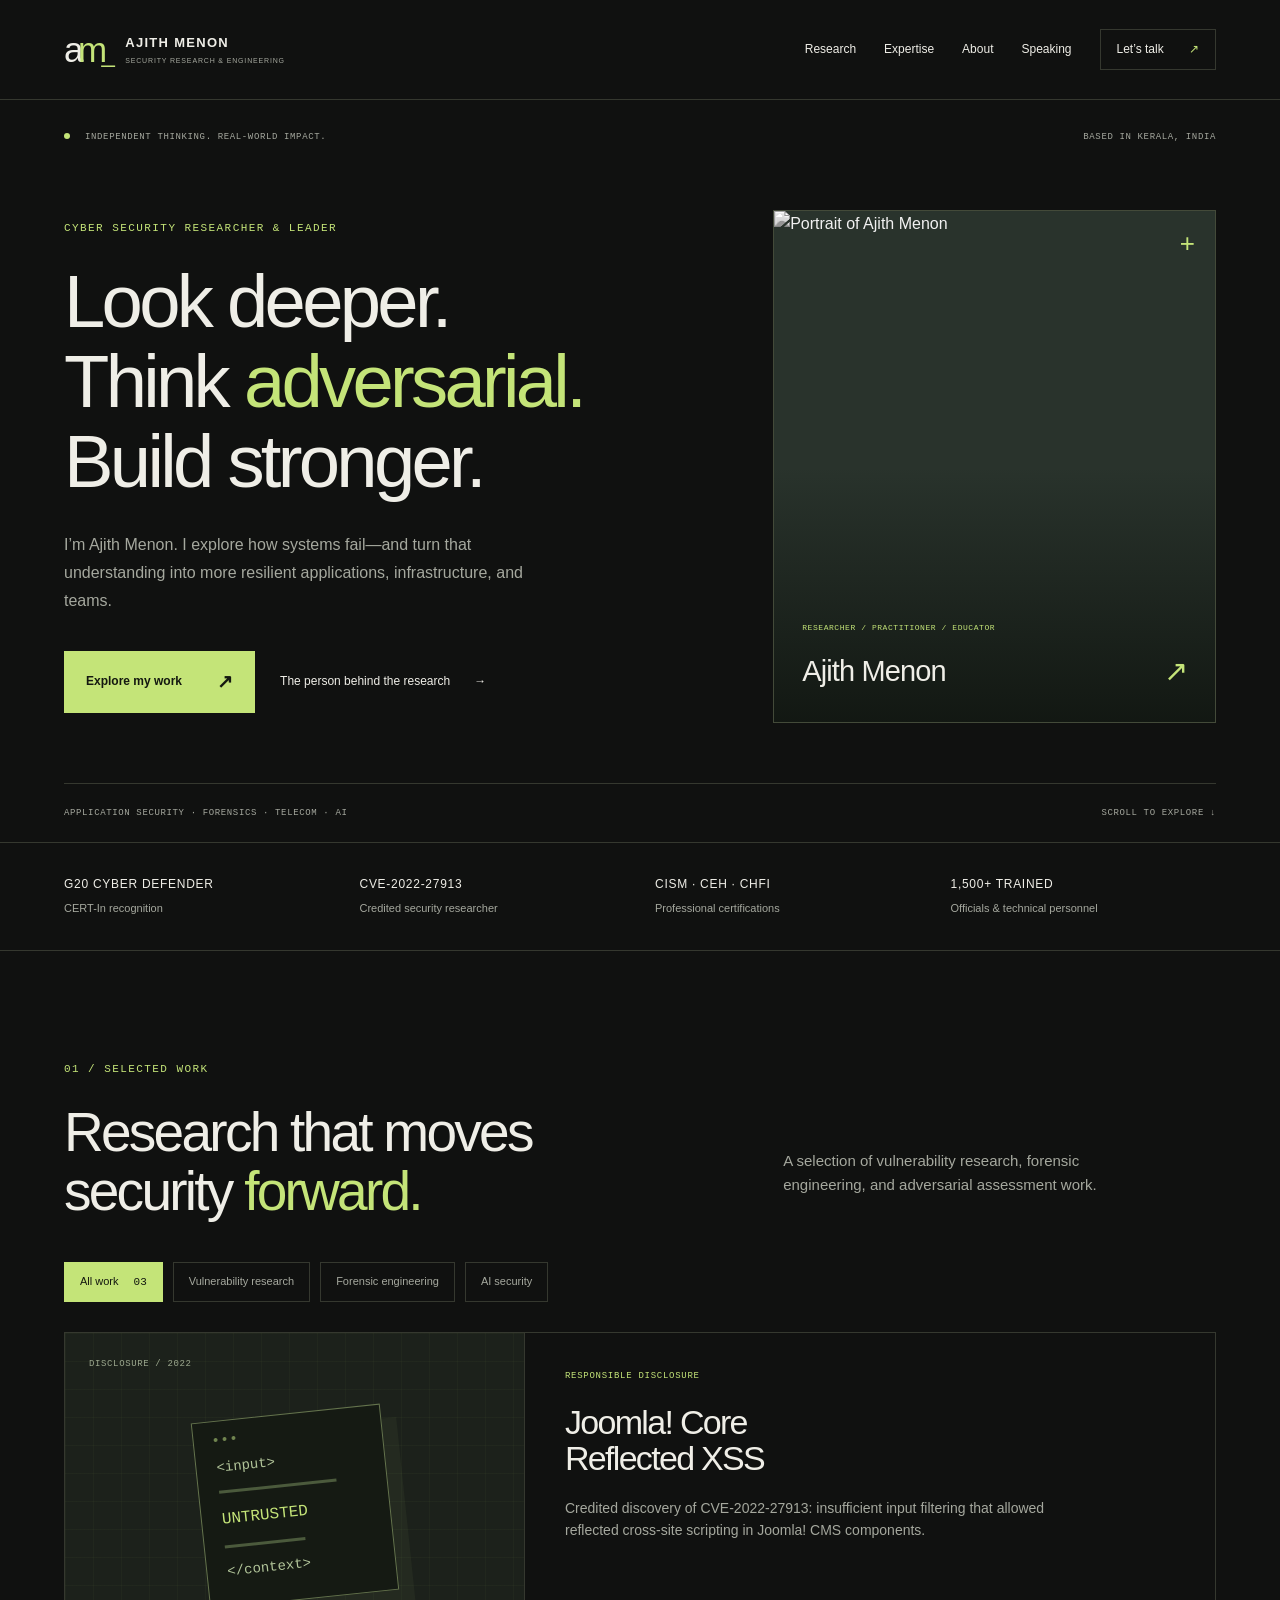
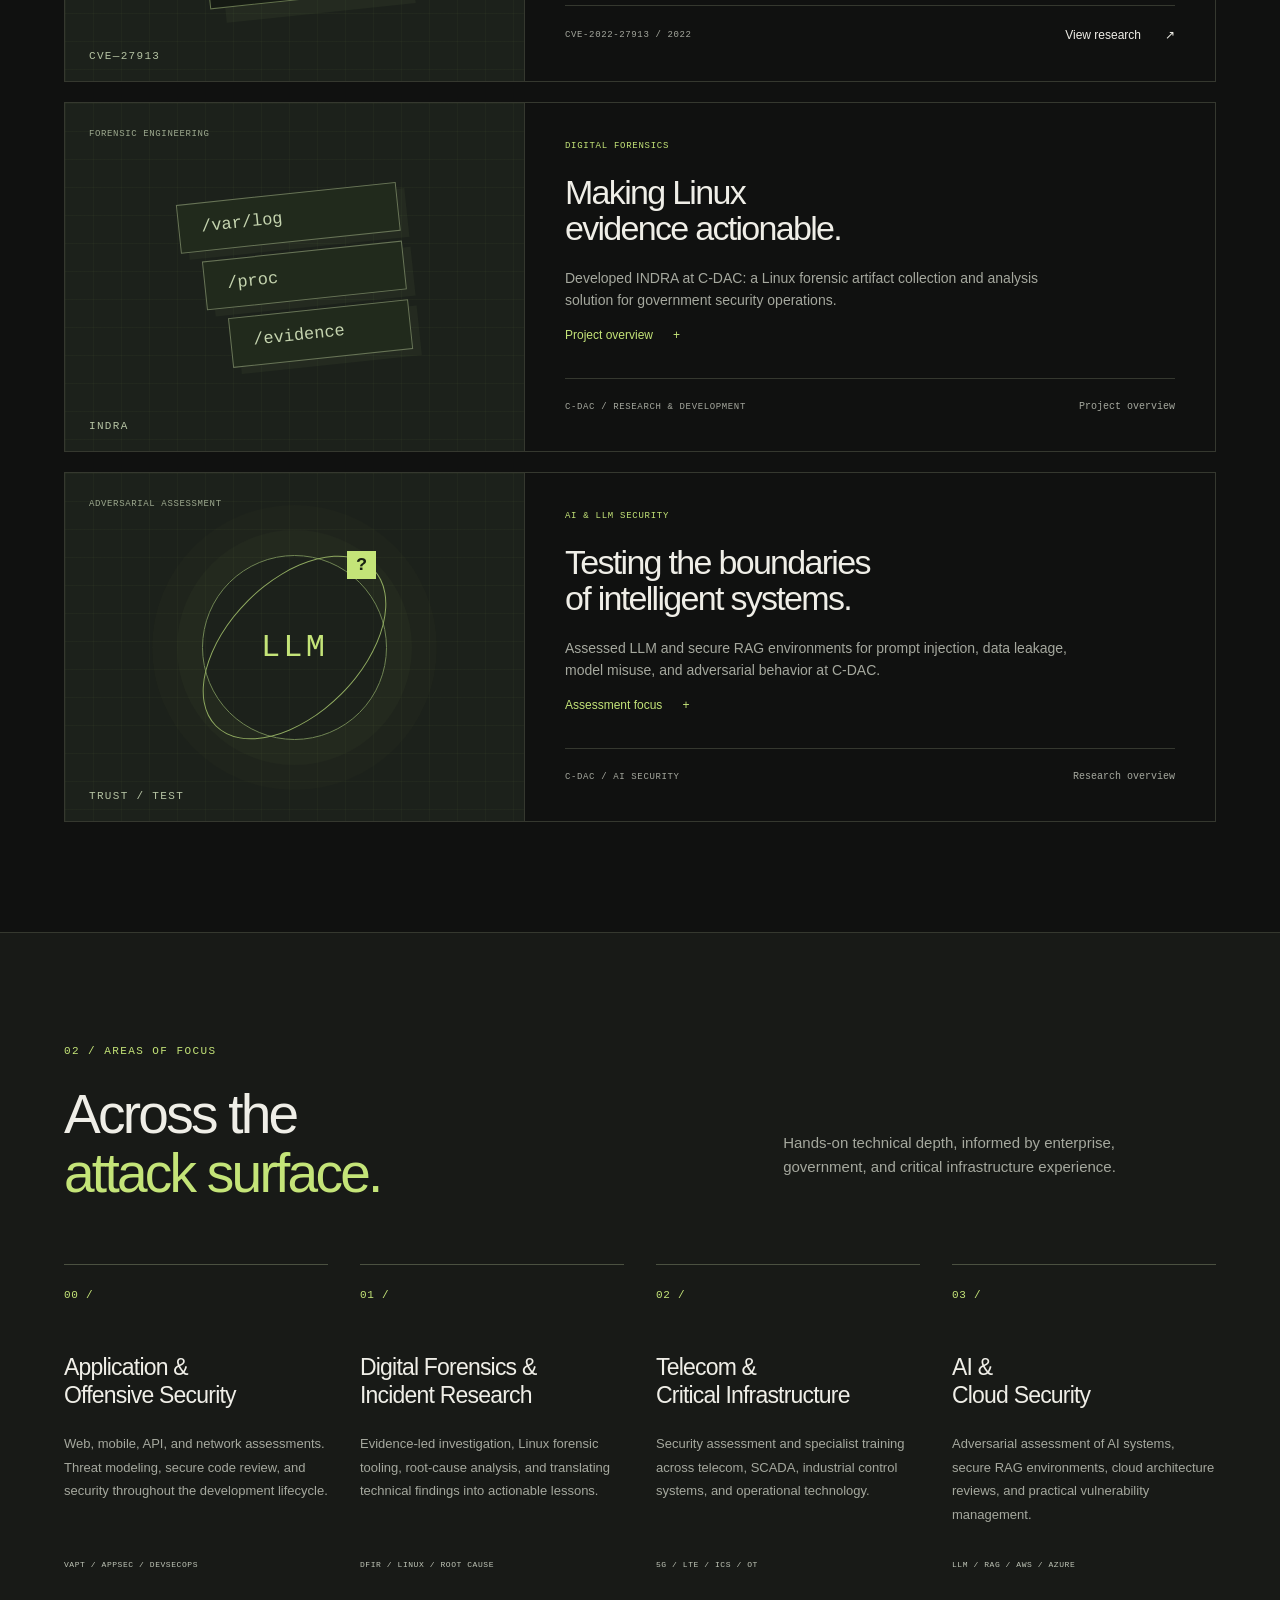
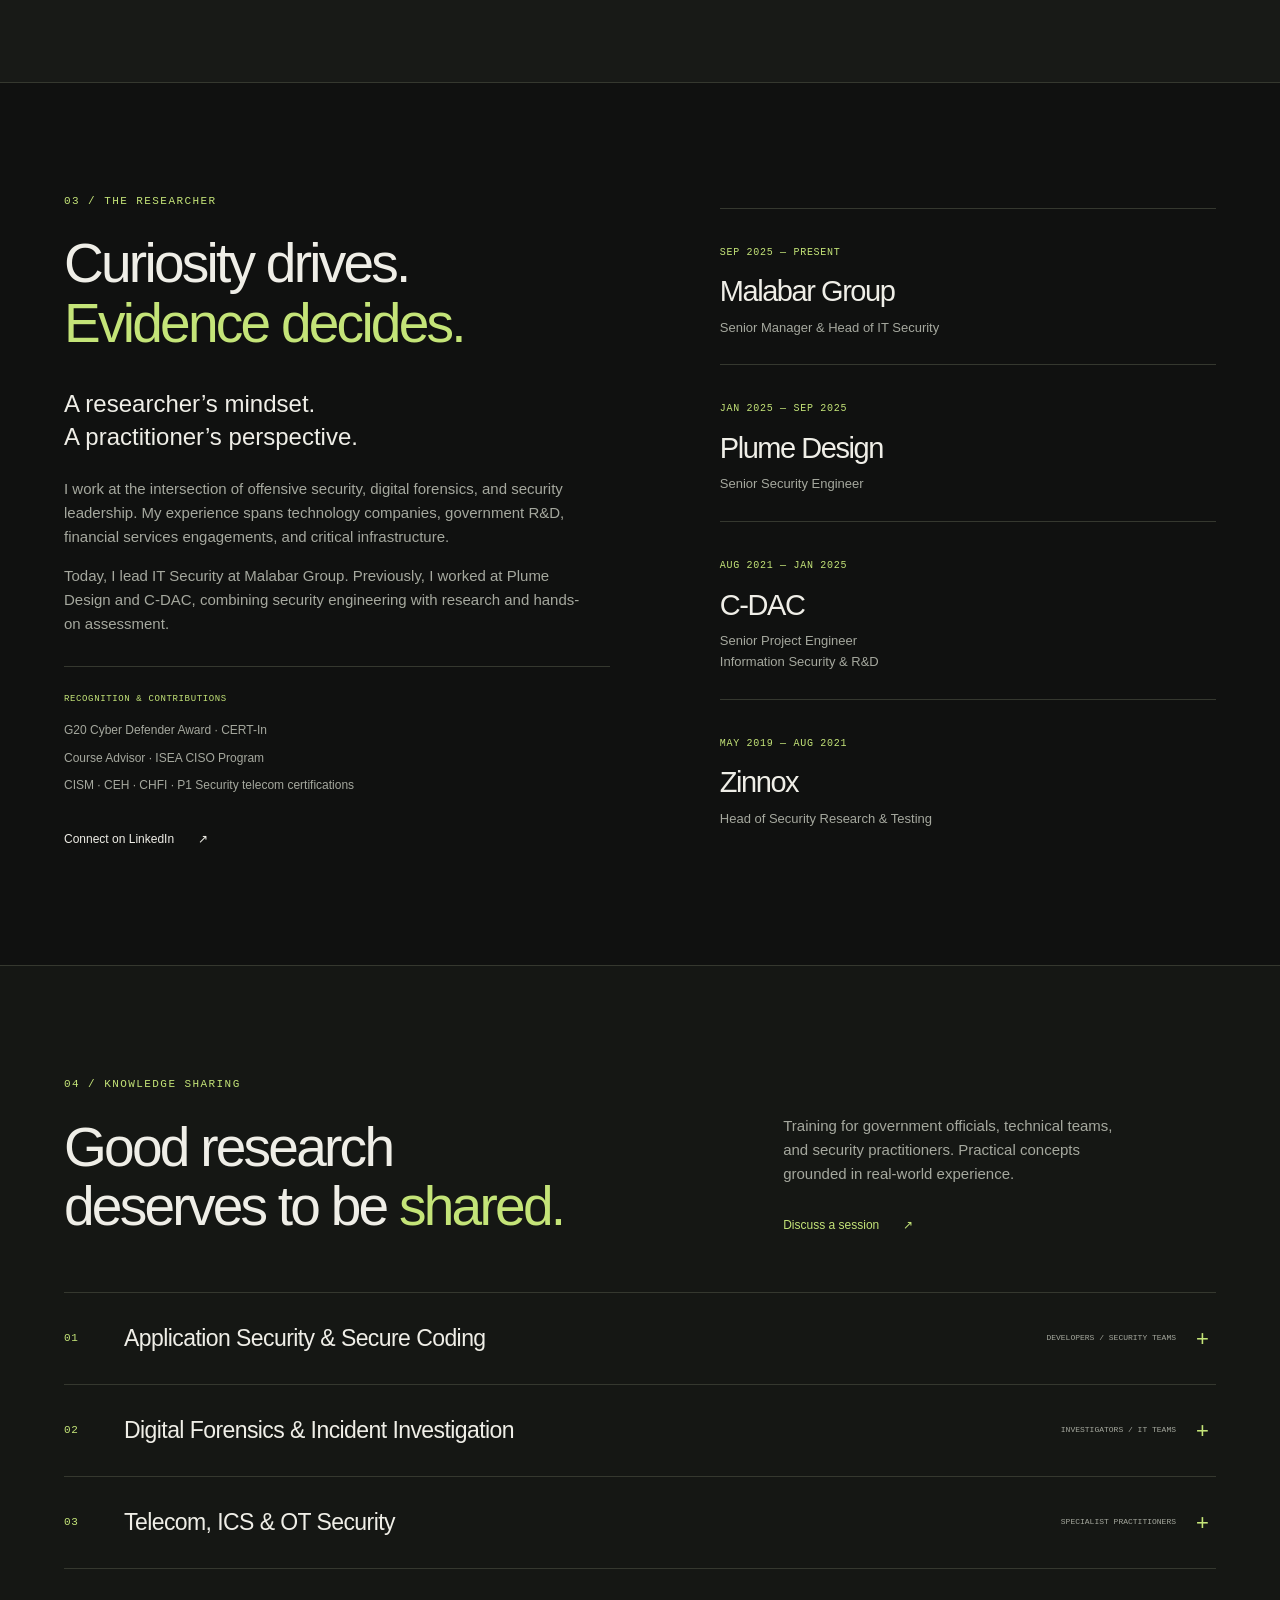
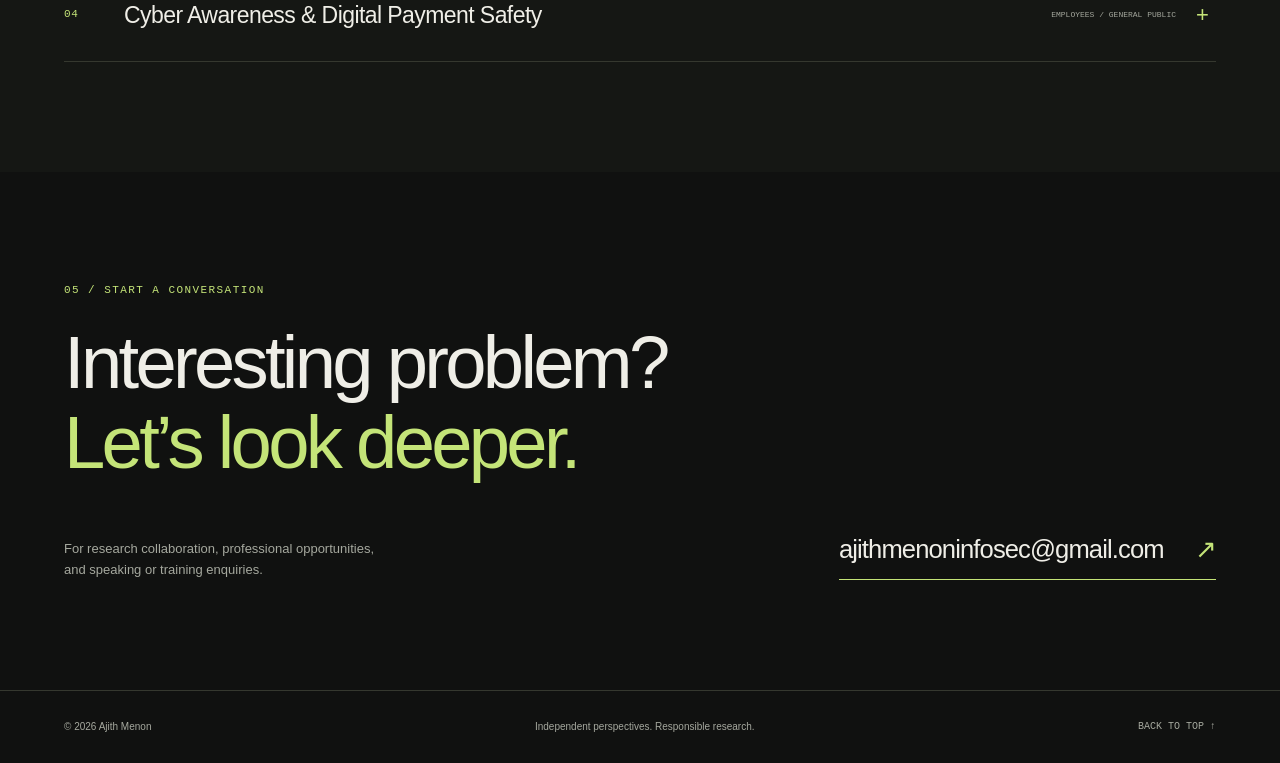
==== index.html @ a3a97d2c "Add files via upload" ====
<!doctype html>
<html lang="en">
<head>
<meta charset="utf-8"><meta name="viewport" content="width=device-width, initial-scale=1">
<title>Ajith Menon — Cyber Security Researcher</title>
<meta name="description" content="Ajith Menon — cybersecurity researcher and security leader. Application security, digital forensics, telecom security, AI security, and specialist training.">
<meta name="theme-color" content="#101110"><meta property="og:type" content="website"><meta property="og:title" content="Ajith Menon — Cyber Security Researcher"><meta property="og:description" content="Research deeply. Challenge assumptions. Build stronger security."><meta property="og:image" content="assets/ajith-menon.webp">
<link rel="icon" href="assets/favicon.svg" type="image/svg+xml"><link rel="stylesheet" href="styles.css"><script src="script.js" defer></script>
</head>
<body>
<a class="skip" href="#main">Skip to content</a>
<header class="header"><a class="brand" href="./" aria-label="Ajith Menon home"><span class="brand-symbol">a<span>m</span><i>_</i></span><span>AJITH MENON<span class="brand-sub">SECURITY RESEARCH & ENGINEERING</span></span></a><button class="menu-toggle" aria-expanded="false" aria-controls="navigation">Menu <span>+</span></button><nav id="navigation" aria-label="Main navigation"><a href="#research">Research</a><a href="#expertise">Expertise</a><a href="#about">About</a><a href="#speaking">Speaking</a><a class="nav-contact" href="#contact">Let’s talk <span>↗</span></a></nav></header>
<main id="main">
<section class="hero section-shell" aria-labelledby="hero-title">
<div class="hero-top mono"><span><i class="status-dot"></i> INDEPENDENT THINKING. REAL-WORLD IMPACT.</span><span>BASED IN KERALA, INDIA</span></div>
<div class="hero-grid"><div class="hero-copy"><p class="eyebrow">CYBER SECURITY RESEARCHER & LEADER</p><h1 id="hero-title">Look deeper.<br>Think <em>adversarial.</em><br>Build stronger.</h1><p class="hero-description">I’m Ajith Menon. I explore how systems fail—and turn that understanding into more resilient applications, infrastructure, and teams.</p><div class="hero-actions"><a class="button" href="#research">Explore my work <span>↗</span></a><a class="text-link" href="#about">The person behind the research <span>→</span></a></div></div>
<figure class="portrait"><img src="assets/ajith-menon.webp" alt="Portrait of Ajith Menon" width="1000" height="1400" fetchpriority="high"><span class="portrait-cross" aria-hidden="true">+</span><figcaption><span class="mono">RESEARCHER / PRACTITIONER / EDUCATOR</span><strong>Ajith Menon<span>↗</span></strong></figcaption></figure></div>
<div class="hero-bottom mono"><span>APPLICATION SECURITY · FORENSICS · TELECOM · AI</span><a href="#research">SCROLL TO EXPLORE ↓</a></div></section>
<div class="credentials" aria-label="Professional highlights"><span>G20 CYBER DEFENDER <small>CERT-In recognition</small></span><span>CVE-2022-27913 <small>Credited security researcher</small></span><span>CISM · CEH · CHFI <small>Professional certifications</small></span><span>1,500+ TRAINED <small>Officials & technical personnel</small></span></div>
<section id="research" class="section-shell section-space"><div class="section-heading"><div><p class="eyebrow">01 / SELECTED WORK</p><h2>Research that moves<br>security <em>forward.</em></h2></div><p>A selection of vulnerability research, forensic engineering, and adversarial assessment work.</p></div>
<div class="filters" role="group" aria-label="Filter selected work"><button class="filter active" data-filter="all" aria-pressed="true">All work <span>03</span></button><button class="filter" data-filter="vulnerability" aria-pressed="false">Vulnerability research</button><button class="filter" data-filter="forensics" aria-pressed="false">Forensic engineering</button><button class="filter" data-filter="ai" aria-pressed="false">AI security</button></div>
<p class="sr-only" id="filter-status" role="status" aria-live="polite"></p>
<div class="work-list">
<article class="work-card" data-category="vulnerability"><div class="work-visual cve-art" aria-hidden="true"><span class="mono diagram-label">DISCLOSURE / 2022</span><div class="code-window"><div><i></i><i></i><i></i></div><p>&lt;input&gt;</p><span class="code-line"></span><strong>UNTRUSTED</strong><span class="code-line short"></span><p>&lt;/context&gt;</p></div><span class="visual-id">CVE—27913</span></div><div class="work-content"><span class="tag">RESPONSIBLE DISCLOSURE</span><h3>Joomla! Core<br>Reflected XSS</h3><p>Credited discovery of CVE-2022-27913: insufficient input filtering that allowed reflected cross-site scripting in Joomla! CMS components.</p><div class="work-footer"><span class="mono">CVE-2022-27913 / 2022</span><a class="text-link" href="research/joomla-cve-2022-27913.html">View research <span>↗</span></a></div></div></article>
<article class="work-card" data-category="forensics"><div class="work-visual forensic-art" aria-hidden="true"><span class="mono diagram-label">FORENSIC ENGINEERING</span><div class="artifact-stack"><span>/var/log</span><span>/proc</span><span>/evidence</span></div><span class="visual-id">INDRA</span></div><div class="work-content"><span class="tag">DIGITAL FORENSICS</span><h3>Making Linux<br>evidence actionable.</h3><p>Developed INDRA at C-DAC: a Linux forensic artifact collection and analysis solution for government security operations.</p><details><summary>Project overview <span>+</span></summary><p>Focused on collecting and analyzing Linux system artifacts to support forensic investigations. This portfolio describes the work at a high level; implementation and operational details are not published here.</p></details><div class="work-footer"><span class="mono">C-DAC / RESEARCH & DEVELOPMENT</span><span class="small muted">Project overview</span></div></div></article>
<article class="work-card" data-category="ai"><div class="work-visual ai-art" aria-hidden="true"><span class="mono diagram-label">ADVERSARIAL ASSESSMENT</span><div class="ai-orbit"><span>LLM</span><i></i><b>?</b></div><span class="visual-id">TRUST / TEST</span></div><div class="work-content"><span class="tag">AI & LLM SECURITY</span><h3>Testing the boundaries<br>of intelligent systems.</h3><p>Assessed LLM and secure RAG environments for prompt injection, data leakage, model misuse, and adversarial behavior at C-DAC.</p><details><summary>Assessment focus <span>+</span></summary><p>Research included evaluating how untrusted input can influence model behavior and examining the boundaries between retrieved content, application instructions, and sensitive information.</p></details><div class="work-footer"><span class="mono">C-DAC / AI SECURITY</span><span class="small muted">Research overview</span></div></div></article>
</div></section>
<section id="expertise" class="expertise section-space"><div class="section-shell"><div class="section-heading"><div><p class="eyebrow">02 / AREAS OF FOCUS</p><h2>Across the<br><em>attack surface.</em></h2></div><p>Hands-on technical depth, informed by enterprise, government, and critical infrastructure experience.</p></div><div class="expertise-grid"><article><span class="index mono">00 /</span><h3>Application &<br>Offensive Security</h3><p>Web, mobile, API, and network assessments. Threat modeling, secure code review, and security throughout the development lifecycle.</p><span class="mono expertise-tags">VAPT / APPSEC / DEVSECOPS</span></article><article><span class="index mono">01 /</span><h3>Digital Forensics &<br>Incident Research</h3><p>Evidence-led investigation, Linux forensic tooling, root-cause analysis, and translating technical findings into actionable lessons.</p><span class="mono expertise-tags">DFIR / LINUX / ROOT CAUSE</span></article><article><span class="index mono">02 /</span><h3>Telecom &<br>Critical Infrastructure</h3><p>Security assessment and specialist training across telecom, SCADA, industrial control systems, and operational technology.</p><span class="mono expertise-tags">5G / LTE / ICS / OT</span></article><article><span class="index mono">03 /</span><h3>AI &<br>Cloud Security</h3><p>Adversarial assessment of AI systems, secure RAG environments, cloud architecture reviews, and practical vulnerability management.</p><span class="mono expertise-tags">LLM / RAG / AWS / AZURE</span></article></div></div></section>
<section id="about" class="section-shell section-space about"><div><p class="eyebrow">03 / THE RESEARCHER</p><h2>Curiosity drives.<br><em>Evidence decides.</em></h2><p class="about-lead">A researcher’s mindset.<br>A practitioner’s perspective.</p><p>I work at the intersection of offensive security, digital forensics, and security leadership. My experience spans technology companies, government R&D, financial services engagements, and critical infrastructure.</p><p>Today, I lead IT Security at Malabar Group. Previously, I worked at Plume Design and C-DAC, combining security engineering with research and hands-on assessment.</p><div class="recognition"><span class="mono">RECOGNITION & CONTRIBUTIONS</span><p>G20 Cyber Defender Award · CERT-In</p><p>Course Advisor · ISEA CISO Program</p><p>CISM · CEH · CHFI · P1 Security telecom certifications</p></div><a class="text-link" href="https://www.linkedin.com/in/ajithmenonaji/" target="_blank" rel="noopener noreferrer">Connect on LinkedIn <span>↗</span></a></div><div class="timeline"><div><span class="mono">SEP 2025 — PRESENT</span><h3>Malabar Group</h3><p>Senior Manager & Head of IT Security</p></div><div><span class="mono">JAN 2025 — SEP 2025</span><h3>Plume Design</h3><p>Senior Security Engineer</p></div><div><span class="mono">AUG 2021 — JAN 2025</span><h3>C-DAC</h3><p>Senior Project Engineer<br>Information Security & R&D</p></div><div><span class="mono">MAY 2019 — AUG 2021</span><h3>Zinnox</h3><p>Head of Security Research & Testing</p></div></div></section>
<section id="speaking" class="speaking section-space"><div class="section-shell"><div class="section-heading"><div><p class="eyebrow">04 / KNOWLEDGE SHARING</p><h2>Good research<br>deserves to be <em>shared.</em></h2></div><div><p>Training for government officials, technical teams, and security practitioners. Practical concepts grounded in real-world experience.</p><a class="text-link" href="mailto:ajithmenoninfosec@gmail.com?subject=Speaking%20or%20training%20enquiry">Discuss a session <span>↗</span></a></div></div><div class="talk-list"><details><summary><span class="mono">01</span><h3>Application Security & Secure Coding</h3><span class="talk-label">DEVELOPERS / SECURITY TEAMS</span><span class="plus">+</span></summary><p>Web and mobile application assessment, vulnerability patterns, secure development practices, and practical remediation discussions.</p></details><details><summary><span class="mono">02</span><h3>Digital Forensics & Incident Investigation</h3><span class="talk-label">INVESTIGATORS / IT TEAMS</span><span class="plus">+</span></summary><p>Evidence collection, server-side artifacts, investigation workflows, and connecting technical observations to a defensible root-cause analysis.</p></details><details><summary><span class="mono">03</span><h3>Telecom, ICS & OT Security</h3><span class="talk-label">SPECIALIST PRACTITIONERS</span><span class="plus">+</span></summary><p>Telecom security and industrial environments, with attention to system context, operational constraints, and investigative techniques.</p></details><details><summary><span class="mono">04</span><h3>Cyber Awareness & Digital Payment Safety</h3><span class="talk-label">EMPLOYEES / GENERAL PUBLIC</span><span class="plus">+</span></summary><p>Recognizing social engineering, understanding digital payment fraud, and building safer everyday habits through accessible, interactive sessions.</p></details></div></div></section>
<section id="contact" class="section-shell contact section-space"><p class="eyebrow">05 / START A CONVERSATION</p><h2>Interesting problem?<br><em>Let’s look deeper.</em></h2><div class="contact-bottom"><p>For research collaboration, professional opportunities,<br>and speaking or training enquiries.</p><a class="email-link" href="mailto:ajithmenoninfosec@gmail.com">ajithmenoninfosec@gmail.com <span>↗</span></a></div></section>
</main><footer class="footer section-shell"><span>© <span id="year">2026</span> Ajith Menon</span><span>Independent perspectives. Responsible research.</span><a href="#main">BACK TO TOP ↑</a></footer>
</body></html>
---- styles.css ----
:root{--bg:#101110;--surface:#181a17;--text:#efeee7;--muted:#a5a89e;--line:#35382f;--accent:#c4e478;--mono:'Courier New',monospace}*{box-sizing:border-box}html{scroll-behavior:smooth;scroll-padding-top:105px}body{margin:0;background:var(--bg);color:var(--text);font-family:Arial,Helvetica,sans-serif;line-height:1.6}a{color:inherit;text-decoration:none}button{font:inherit;cursor:pointer}button,a,summary{-webkit-tap-highlight-color:transparent}a:focus-visible,button:focus-visible,summary:focus-visible{outline:2px solid var(--accent);outline-offset:6px}::selection{background:var(--accent);color:var(--bg)}.section-shell{max-width:1400px;margin:auto;padding-left:64px;padding-right:64px}.section-space{padding-top:110px;padding-bottom:110px}.mono,.eyebrow,.tag,.small{font-family:var(--mono)}.mono{font-size:11px;letter-spacing:.07em}.eyebrow{color:var(--accent);font-size:11px;letter-spacing:.13em;margin:0 0 24px}.muted{color:var(--muted)}.small{font-size:10px}em{font-style:normal;color:var(--accent)}h1,h2,h3,p,figure{margin-top:0}h1,h2,h3{line-height:1.08;font-weight:500;letter-spacing:-.05em}h1{font-size:clamp(50px,5.8vw,86px);margin-bottom:28px}h2{font-size:clamp(38px,4.3vw,60px);margin-bottom:24px}h3{font-size:30px}p{color:var(--muted);font-size:15px}.header{height:100px;max-width:1400px;margin:auto;padding:0 64px;display:flex;align-items:center;justify-content:space-between;gap:30px;border-bottom:1px solid var(--line)}.brand{display:flex;align-items:center;gap:16px;font-size:13px;font-weight:bold;letter-spacing:.1em;line-height:1.4}.brand-symbol{font-size:35px;letter-spacing:-.16em;font-weight:500}.brand-symbol span{color:var(--accent)}.brand-symbol i{font-style:normal;font-size:24px;color:var(--accent)}.brand-sub{display:block;font-size:7px;letter-spacing:.12em;font-weight:400;color:var(--muted);margin-top:4px}.header nav{display:flex;gap:28px;align-items:center;font-size:12px}.header nav a:hover,.text-link:hover,.footer a:hover{color:var(--accent)}.nav-contact{border:1px solid var(--line);padding:10px 16px}.nav-contact span{margin-left:22px;color:var(--accent)}.menu-toggle{display:none}.hero{padding-top:30px}.hero-top,.hero-bottom{display:flex;justify-content:space-between;color:var(--muted);gap:20px}.hero-top{font-size:9px}.status-dot{display:inline-block;width:6px;height:6px;background:var(--accent);border-radius:50%;margin-right:9px}.hero-grid{display:grid;grid-template-columns:1.5fr 1fr;gap:45px;align-items:center;padding:66px 0 60px}.hero-copy{padding:10px 0}.hero-description{max-width:485px;font-size:16px;line-height:1.75}.hero-actions{display:flex;flex-wrap:wrap;align-items:center;gap:25px;margin-top:36px}.button{background:var(--accent);color:#141810;display:inline-flex;align-items:center;gap:35px;padding:16px 22px;font-size:12px;font-weight:bold;transition:background .2s}.button:hover{background:#deff91}.button span{font-size:19px}.text-link{display:inline-flex;gap:24px;align-items:center;font-size:12px}.portrait{position:relative;margin:0;align-self:stretch;min-height:460px;overflow:hidden;background:#29332c;border:1px solid #434a39}.portrait img{display:block;width:100%;height:100%;position:absolute;object-fit:cover;object-position:center 32%;filter:grayscale(100%) contrast(1.03)}.portrait:after{content:'';position:absolute;inset:0;background:linear-gradient(180deg,transparent 50%,#101510e8 100%);pointer-events:none}.portrait-cross{position:absolute;top:12px;right:20px;font-size:26px;color:var(--accent);z-index:1}.portrait figcaption{position:absolute;bottom:28px;left:28px;right:28px;z-index:1}.portrait figcaption .mono{font-size:8px;color:var(--accent)}.portrait strong{display:flex;justify-content:space-between;font-size:29px;letter-spacing:-.03em;font-weight:500;margin-top:10px}.portrait strong span{color:var(--accent)}.hero-bottom{padding:22px 0;border-top:1px solid var(--line);font-size:9px}.credentials{border-top:1px solid var(--line);border-bottom:1px solid var(--line);max-width:1400px;margin:0 auto;display:grid;grid-template-columns:repeat(4,1fr);padding:32px 64px;gap:30px}.credentials>span{font-size:12px;letter-spacing:.06em}.credentials small{display:block;color:var(--muted);font-size:11px;margin-top:6px;letter-spacing:0}.section-heading{display:grid;grid-template-columns:1.5fr 1fr;gap:70px;align-items:end;margin-bottom:40px}.section-heading>p,.section-heading>div>p:not(.eyebrow){max-width:350px;margin-bottom:25px}.section-heading h2{margin-bottom:0}.filters{display:flex;flex-wrap:wrap;gap:10px;margin-bottom:30px}.filter{border:1px solid var(--line);border-radius:0;background:transparent;padding:10px 15px;color:var(--muted);font-size:11px}.filter.active{background:var(--accent);border-color:var(--accent);color:#141810}.filter span{margin-left:12px;font-family:var(--mono)}.work-list{display:grid;gap:20px}.work-card{display:grid;grid-template-columns:1fr 1.5fr;border:1px solid var(--line);min-height:350px}.work-card[hidden]{display:none}.work-visual{position:relative;overflow:hidden;background:#1c211b;min-height:320px;display:grid;place-items:center;border-right:1px solid var(--line)}.work-visual:before{content:'';position:absolute;inset:0;background-image:linear-gradient(#c4e47808 1px,transparent 1px),linear-gradient(90deg,#c4e47808 1px,transparent 1px);background-size:28px 28px}.diagram-label{position:absolute;left:24px;top:24px;color:#9ca88e;font-size:9px}.visual-id{position:absolute;left:24px;bottom:16px;color:#b5c3a3;font-family:var(--mono);font-size:11px;letter-spacing:.12em}.code-window{width:190px;padding:16px 20px;border:1px solid #64734d;background:#151a13;transform:rotate(-6deg);box-shadow:15px 15px 0 #c4e4780c}.code-window>div{display:flex;gap:5px;margin-bottom:15px}.code-window i{display:block;width:4px;height:4px;border-radius:50%;background:#70844f}.code-window p{font-family:var(--mono);font-size:14px;color:#b2c59a;margin:8px 0}.code-window strong{font-family:var(--mono);font-size:16px;color:var(--accent);font-weight:400}.code-line{display:block;height:3px;width:80%;background:#4b5a3c;margin:12px 0}.code-line.short{width:55%}.artifact-stack{position:relative;transform:rotate(-6deg);display:grid;gap:10px}.artifact-stack span{display:block;border:1px solid #687457;padding:10px 65px 10px 22px;background:#212a1c;color:#c4d3ae;font-family:var(--mono);font-size:17px;box-shadow:8px 7px 0 #c4e4780c}.artifact-stack span:nth-child(2){margin-left:20px}.artifact-stack span:nth-child(3){margin-left:40px}.ai-orbit{width:185px;height:185px;border:1px solid #718654;border-radius:50%;position:relative;display:grid;place-items:center;box-shadow:0 0 0 25px #c4e47806,0 0 0 50px #c4e47803}.ai-orbit span{font-family:var(--mono);font-size:32px;color:var(--accent);letter-spacing:.1em}.ai-orbit i{position:absolute;inset:25px -20px;border:1px solid #90ab60;border-radius:50%;transform:rotate(-45deg)}.ai-orbit b{position:absolute;top:-5px;right:10px;background:var(--accent);color:#182012;padding:0 9px;font-family:var(--mono);font-size:18px}.work-content{padding:36px 40px;display:flex;flex-direction:column;align-items:flex-start}.tag{color:var(--accent);font-size:9px;letter-spacing:.08em;margin-bottom:20px}.work-content h3{font-size:34px;margin-bottom:20px}.work-content>p{max-width:520px;font-size:14px}.work-footer{border-top:1px solid var(--line);padding-top:20px;margin-top:auto;width:100%;display:flex;justify-content:space-between;align-items:center;gap:20px}.work-footer .mono{font-size:9px;color:var(--muted)}details{width:100%}summary{cursor:pointer;list-style:none}summary::-webkit-details-marker{display:none}.work-content details{margin-bottom:24px}.work-content summary{font-size:12px;color:var(--accent);display:flex;gap:20px}.work-content details p{font-size:13px;margin-top:12px}details[open] summary .plus,details[open] summary>span:last-child{transform:rotate(45deg)}.expertise{background:var(--surface);border-top:1px solid var(--line);border-bottom:1px solid var(--line)}.expertise-grid{display:grid;grid-template-columns:repeat(4,1fr);gap:32px;margin-top:60px}.expertise-grid article{border-top:1px solid #4b5141;padding-top:22px;display:flex;flex-direction:column}.index{color:var(--accent);margin-bottom:50px}.expertise-grid h3{font-size:23px;line-height:1.2;letter-spacing:-.035em}.expertise-grid p{font-size:13px;line-height:1.8}.expertise-tags{font-size:8px;color:#c0c6b8;margin-top:auto;padding-top:20px}.about{display:grid;grid-template-columns:1.1fr 1fr;gap:110px}.about-lead{font-size:24px;color:var(--text);margin-top:35px;line-height:1.35}.about p{max-width:520px}.recognition{border-top:1px solid var(--line);padding-top:25px;margin:30px 0}.recognition>.mono{font-size:9px;color:var(--accent);display:block;margin-bottom:15px}.recognition p{font-size:12px;margin:8px 0}.timeline{padding-top:15px}.timeline>div{border-top:1px solid var(--line);padding:28px 0 26px}.timeline .mono{color:var(--accent);font-size:10px}.timeline h3{margin:14px 0 10px;font-size:29px}.timeline p{font-size:13px;margin:0}.speaking{border-top:1px solid var(--line);background:#151714}.speaking .text-link{color:var(--accent)}.talk-list{margin-top:55px}.talk-list details{border-top:1px solid var(--line);padding:28px 0}.talk-list details:last-child{border-bottom:1px solid var(--line)}.talk-list summary{display:grid;grid-template-columns:40px 1fr 225px 20px;gap:20px;align-items:center}.talk-list .mono{color:var(--accent)}.talk-list h3{font-size:23px;margin:0;letter-spacing:-.025em}.talk-label{font-size:8px;font-family:var(--mono);color:var(--muted);text-align:right}.plus{color:var(--accent);font-size:22px;display:block;transition:transform .2s}.talk-list details>p{margin:22px 0 0 60px;max-width:700px;font-size:14px}.contact h2{font-size:clamp(45px,5.8vw,80px)}.contact-bottom{display:flex;gap:35px;align-items:end;justify-content:space-between;margin-top:45px}.contact-bottom p{font-size:13px;margin-bottom:0}.email-link{font-size:clamp(17px,2vw,27px);border-bottom:1px solid var(--accent);padding-bottom:10px;letter-spacing:-.035em}.email-link span{color:var(--accent);margin-left:25px}.footer{padding-top:28px;padding-bottom:28px;border-top:1px solid var(--line);display:flex;justify-content:space-between;gap:25px;color:var(--muted);font-size:10px}.footer a{font-family:var(--mono)}.skip{position:fixed;top:-100px;left:20px;padding:12px;background:var(--accent);color:var(--bg);z-index:100}.skip:focus{top:10px}.sr-only{position:absolute;width:1px;height:1px;padding:0;overflow:hidden;clip:rect(0,0,0,0);white-space:nowrap}.article-page{max-width:930px;padding-top:80px;padding-bottom:100px}.article-page h1{font-size:clamp(40px,5vw,65px);margin-top:30px}.article-page h2{font-size:28px;margin-top:45px;letter-spacing:-.03em}.article-page p,.article-page li{color:var(--muted);font-size:16px;line-height:1.8}.article-page a:not(.button){color:var(--accent);text-decoration:underline;text-underline-offset:4px}.article-page .facts{display:grid;grid-template-columns:repeat(3,1fr);gap:20px;border-top:1px solid var(--line);border-bottom:1px solid var(--line);padding:25px 0;margin:35px 0}.facts span{font-size:11px;color:var(--muted)}.facts strong{display:block;font-size:14px;font-weight:400;margin-top:8px}.notice{border-left:2px solid var(--accent);padding:10px 20px;background:var(--surface)}
@media(min-width:1500px){.hero-grid{padding-top:80px;padding-bottom:80px}.portrait{min-height:500px}}
@media(max-width:1100px){.section-shell{padding-left:36px;padding-right:36px}.header{padding:0 36px}.header nav{gap:18px}.hero-grid{gap:30px}.hero-actions{gap:20px}.credentials{padding:28px 36px;gap:20px}.about{gap:60px}.expertise-grid{gap:22px}.expertise-grid h3{font-size:21px}.work-content{padding:30px}.talk-list summary{grid-template-columns:30px 1fr 170px 20px;gap:15px}.talk-list h3{font-size:21px}.work-footer{flex-wrap:wrap}.section-heading{gap:45px}}
@media(max-width:760px){html{scroll-padding-top:20px}.section-shell{padding-left:24px;padding-right:24px}.section-space{padding-top:70px;padding-bottom:70px}.header{height:80px;padding:0 24px;position:relative}.brand-sub{font-size:6px}.brand-symbol{font-size:29px}.brand{font-size:11px;gap:13px}.menu-toggle{display:flex;gap:18px;color:var(--text);background:transparent;border:1px solid var(--line);padding:8px 12px;font-size:11px}.menu-toggle span{color:var(--accent)}.header nav{display:none;position:absolute;top:79px;left:0;right:0;background:#171a15;z-index:20;padding:24px;box-shadow:0 20px 30px #0007;border-bottom:1px solid var(--line)}.header nav.open{display:flex;flex-direction:column;align-items:stretch;gap:0}.header nav a{padding:13px;font-size:14px}.nav-contact{margin-top:10px}.hero{padding-top:22px}.hero-top{font-size:8px}.hero-top>span:last-child{display:none}.hero-grid{grid-template-columns:1fr;padding:36px 0;gap:35px}h1{font-size:clamp(43px,9.7vw,72px);letter-spacing:-.055em}.hero-copy{padding:0}.hero-description{font-size:15px}.eyebrow{font-size:10px}.hero-actions{margin-top:26px}.portrait{height:390px;min-height:0;max-width:100%}.portrait img{object-position:center 30%}.hero-bottom{font-size:8px}.hero-bottom>span{max-width:190px}.credentials{grid-template-columns:1fr 1fr;padding:28px 24px;gap:25px}.credentials>span{font-size:10px}.credentials small{font-size:10px}.section-heading{grid-template-columns:1fr;gap:25px;margin-bottom:30px}.section-heading>p,.section-heading>div>p:not(.eyebrow){max-width:100%;margin-bottom:0}.section-heading>div>.text-link{margin-top:20px}.filters{gap:8px}.filter{font-size:10px;padding:9px 12px}.work-card{grid-template-columns:1fr}.work-visual{min-height:260px;border-right:0;border-bottom:1px solid var(--line)}.work-content{padding:28px 24px}.work-content h3{font-size:30px}.work-footer{margin-top:14px}.expertise-grid{grid-template-columns:1fr 1fr;gap:35px 25px;margin-top:40px}.index{margin-bottom:30px}.expertise-grid h3{font-size:21px}.expertise-grid p{font-size:12px}.expertise-tags{font-size:7px}.about{grid-template-columns:1fr;gap:40px}.about-lead{font-size:22px}.timeline{padding-top:0}.talk-list{margin-top:35px}.talk-list summary{grid-template-columns:24px 1fr 18px;gap:14px}.talk-label{display:none}.talk-list h3{font-size:20px;line-height:1.25}.talk-list details>p{margin-left:38px;font-size:13px}.contact-bottom{display:block;margin-top:30px}.contact-bottom p{margin-bottom:28px}.email-link{font-size:clamp(15px,4.6vw,23px)}.email-link span{margin-left:10px}.footer{flex-wrap:wrap;gap:14px;font-size:9px}.footer>span:nth-child(2){order:3;flex-basis:100%}.article-page .facts{grid-template-columns:1fr}.article-page p,.article-page li{font-size:15px}}
@media(prefers-reduced-motion:reduce){html{scroll-behavior:auto}*,*:before,*:after{transition:none!important}}
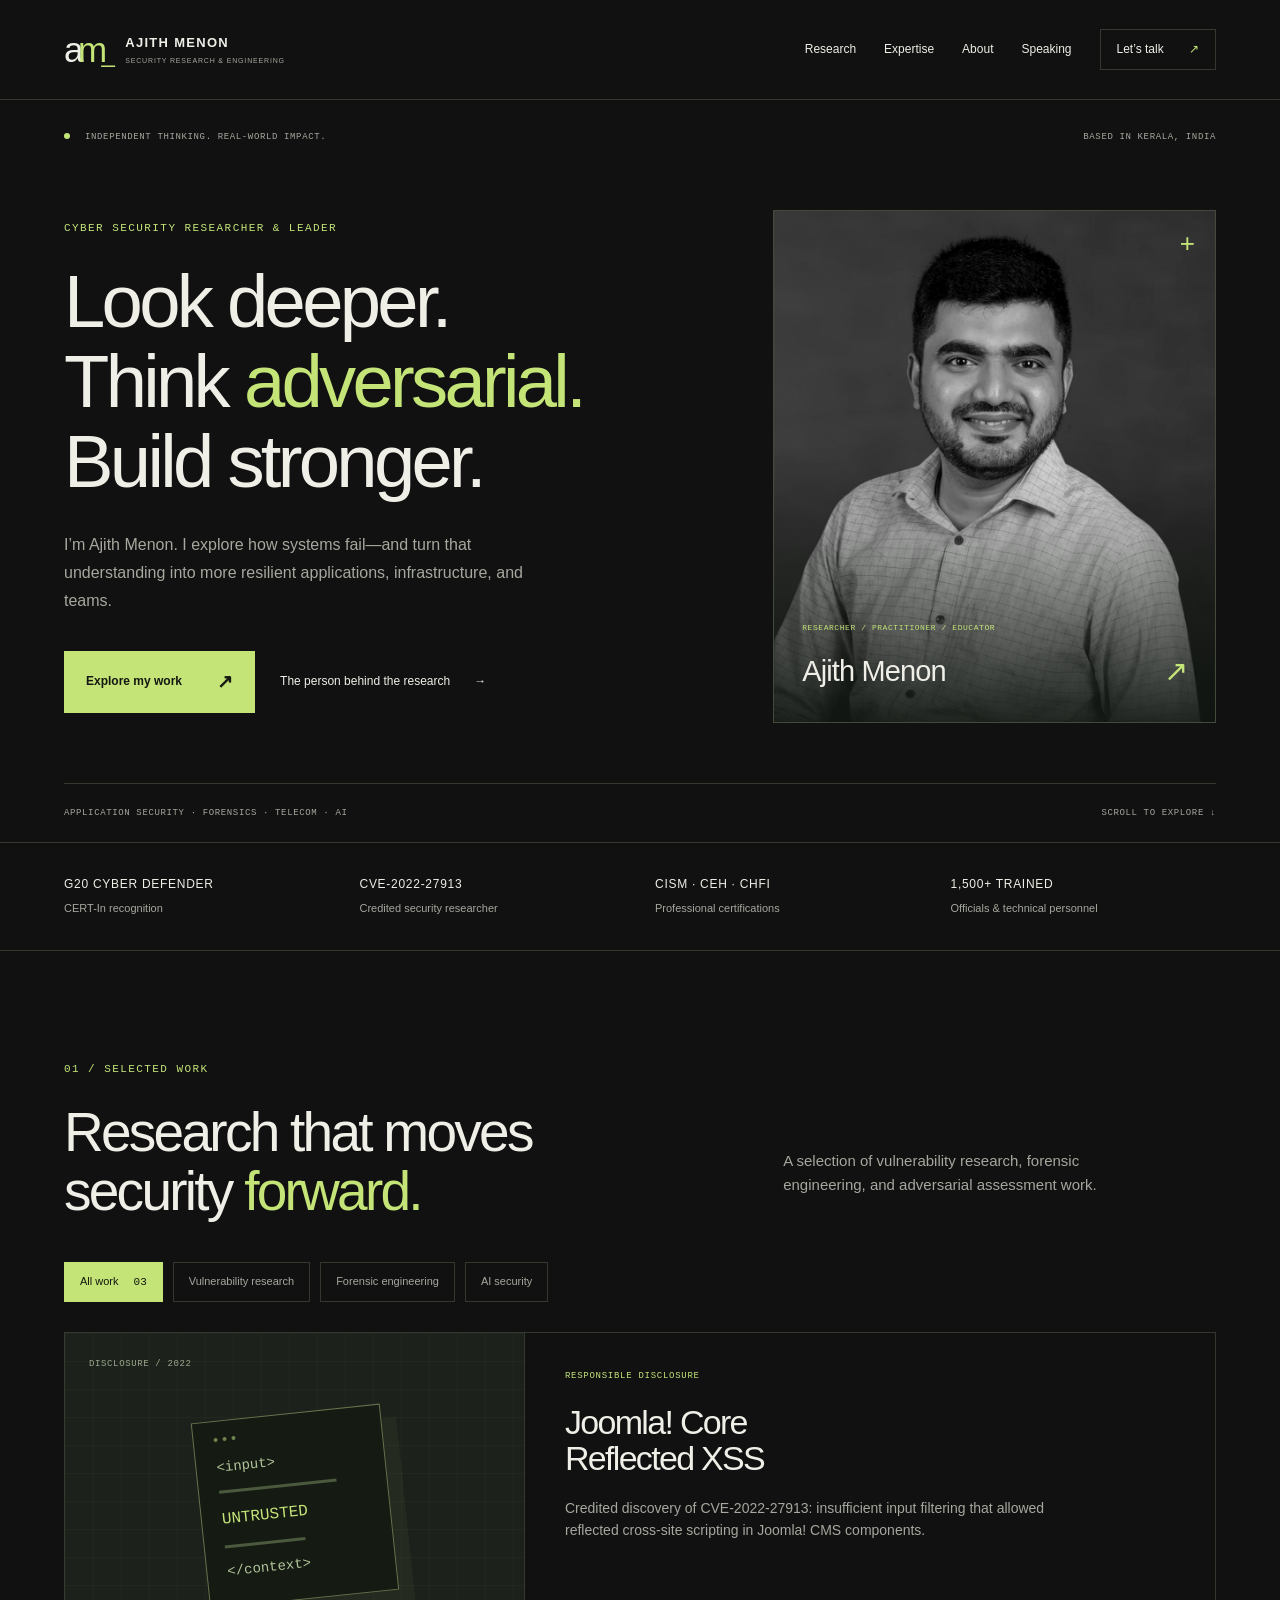
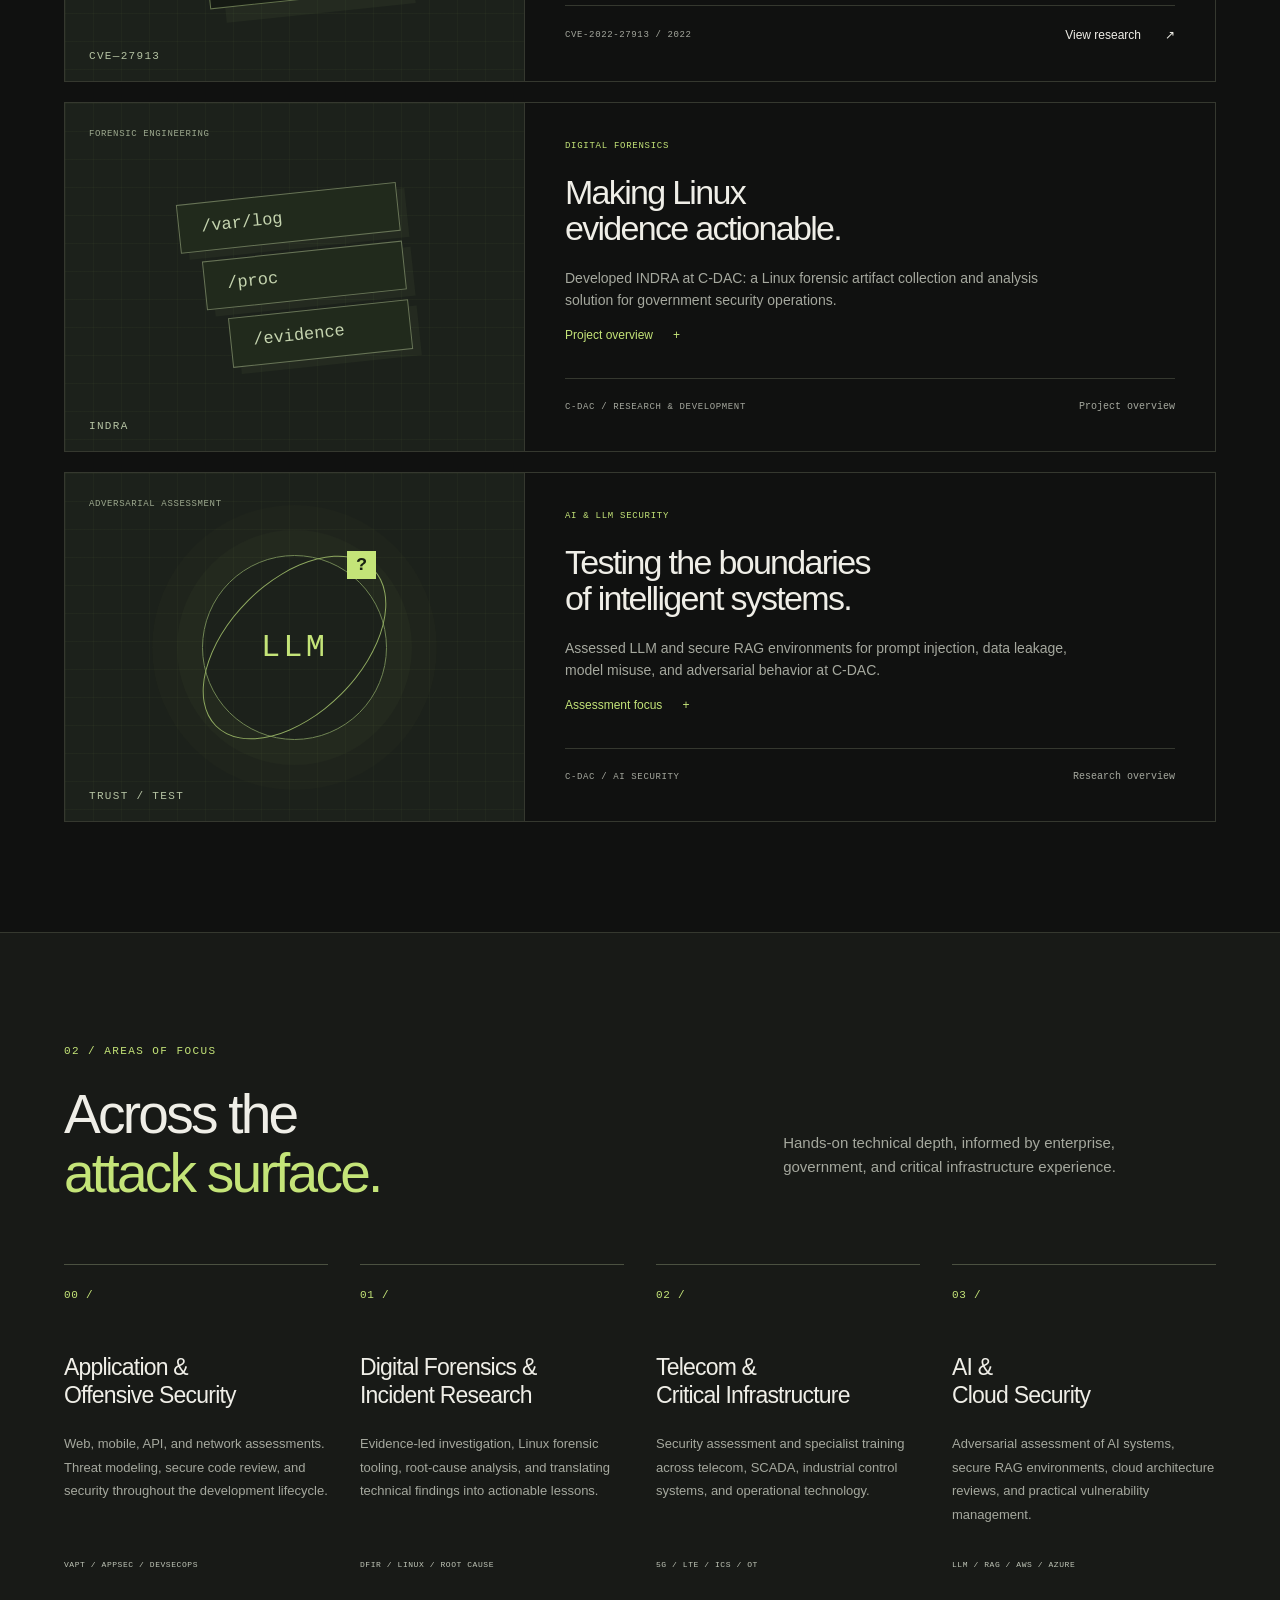
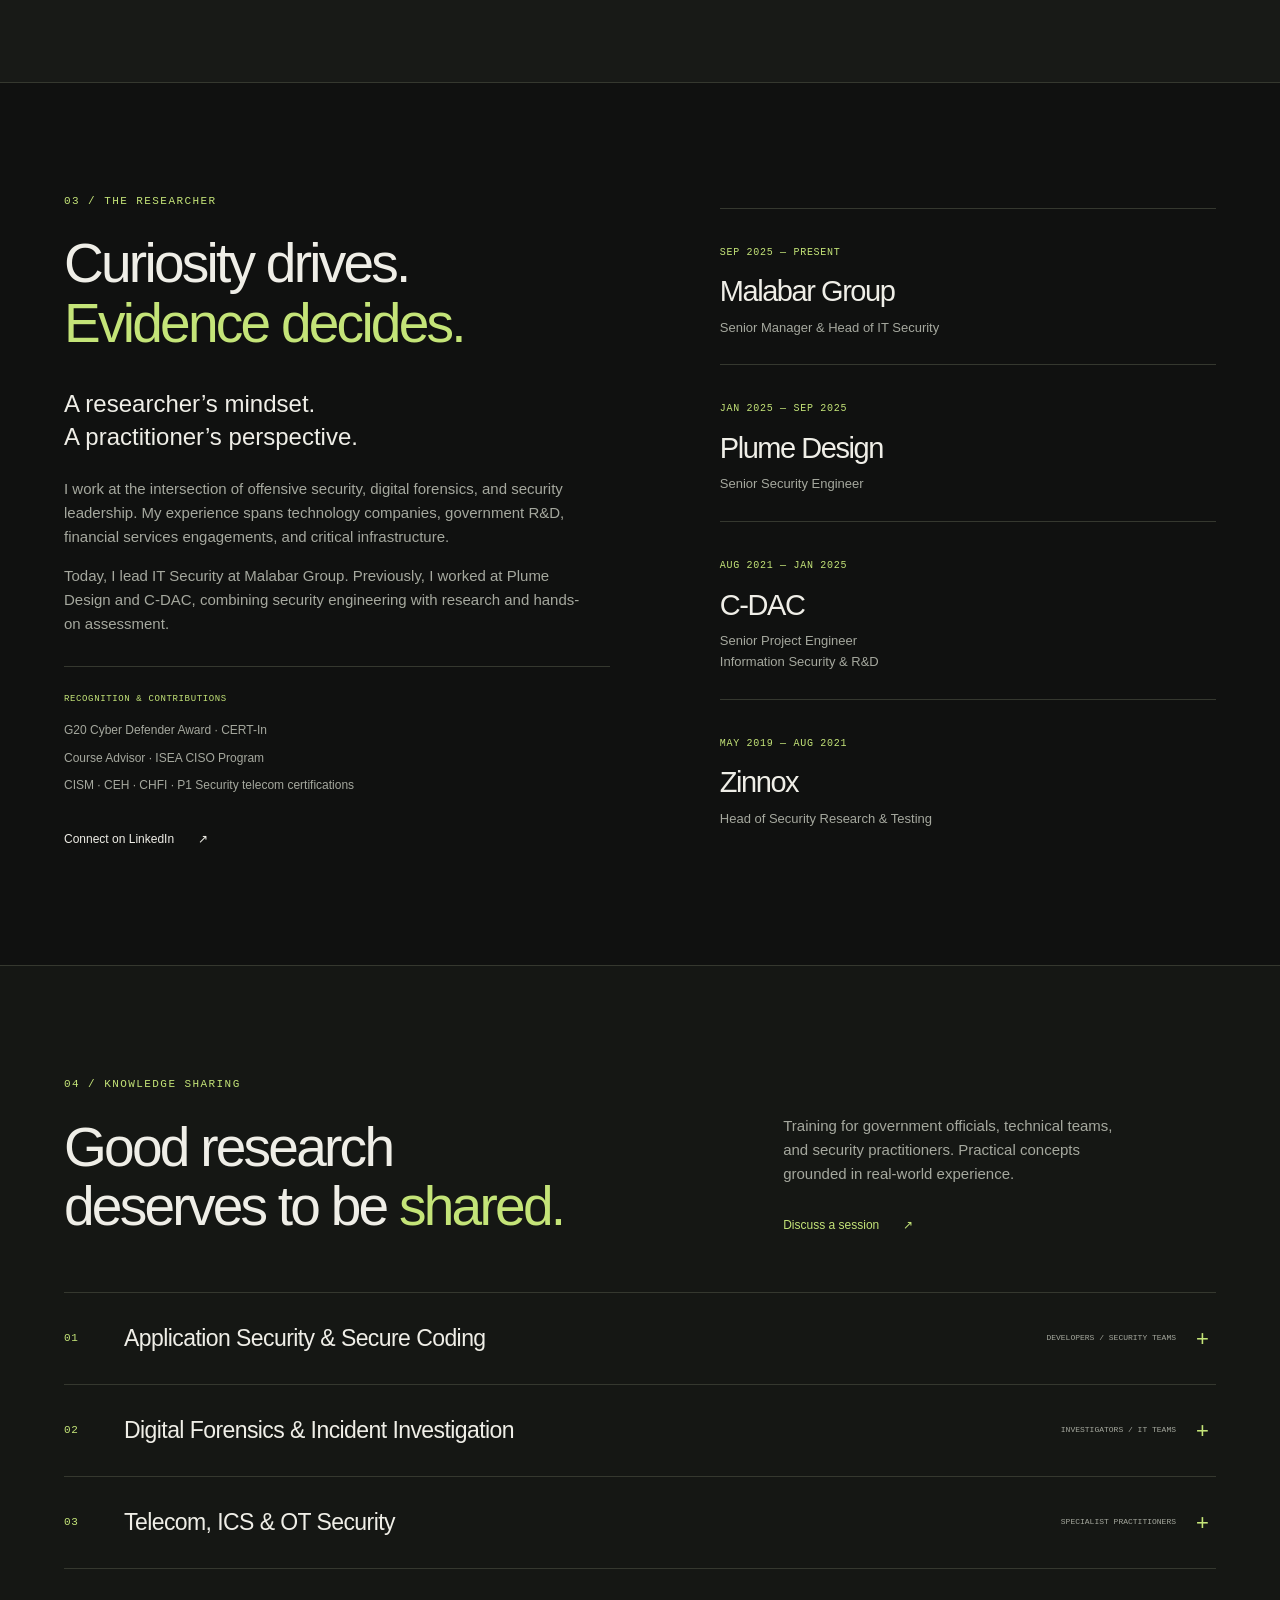
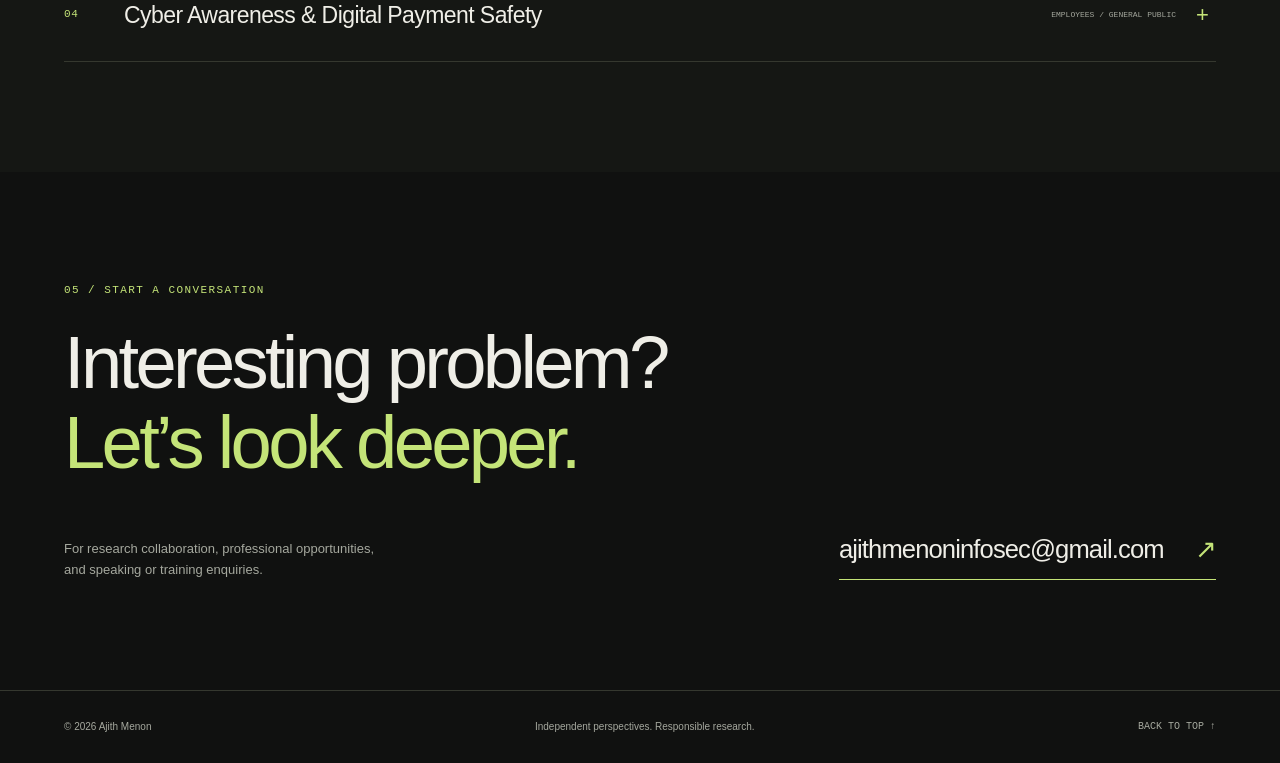
==== commit 87120f9e: "Add files via upload" ====
--- a/index.html
+++ b/index.html
@@ -1,7 +1,10 @@
 <!doctype html>
 <html lang="en">
 <head>
-<meta charset="utf-8"><meta name="viewport" content="width=device-width, initial-scale=1">
+<meta charset="utf-8">
+<meta http-equiv="Content-Security-Policy" content="default-src 'none'; script-src 'self'; style-src 'self'; img-src 'self'; connect-src 'none'; object-src 'none'; frame-src 'none'; base-uri 'none'; form-action 'none'">
+<meta name="referrer" content="no-referrer">
+<meta name="viewport" content="width=device-width, initial-scale=1">
 <title>Ajith Menon — Cyber Security Researcher</title>
 <meta name="description" content="Ajith Menon — cybersecurity researcher and security leader. Application security, digital forensics, telecom security, AI security, and specialist training.">
 <meta name="theme-color" content="#101110"><meta property="og:type" content="website"><meta property="og:title" content="Ajith Menon — Cyber Security Researcher"><meta property="og:description" content="Research deeply. Challenge assumptions. Build stronger security."><meta property="og:image" content="assets/ajith-menon.webp">
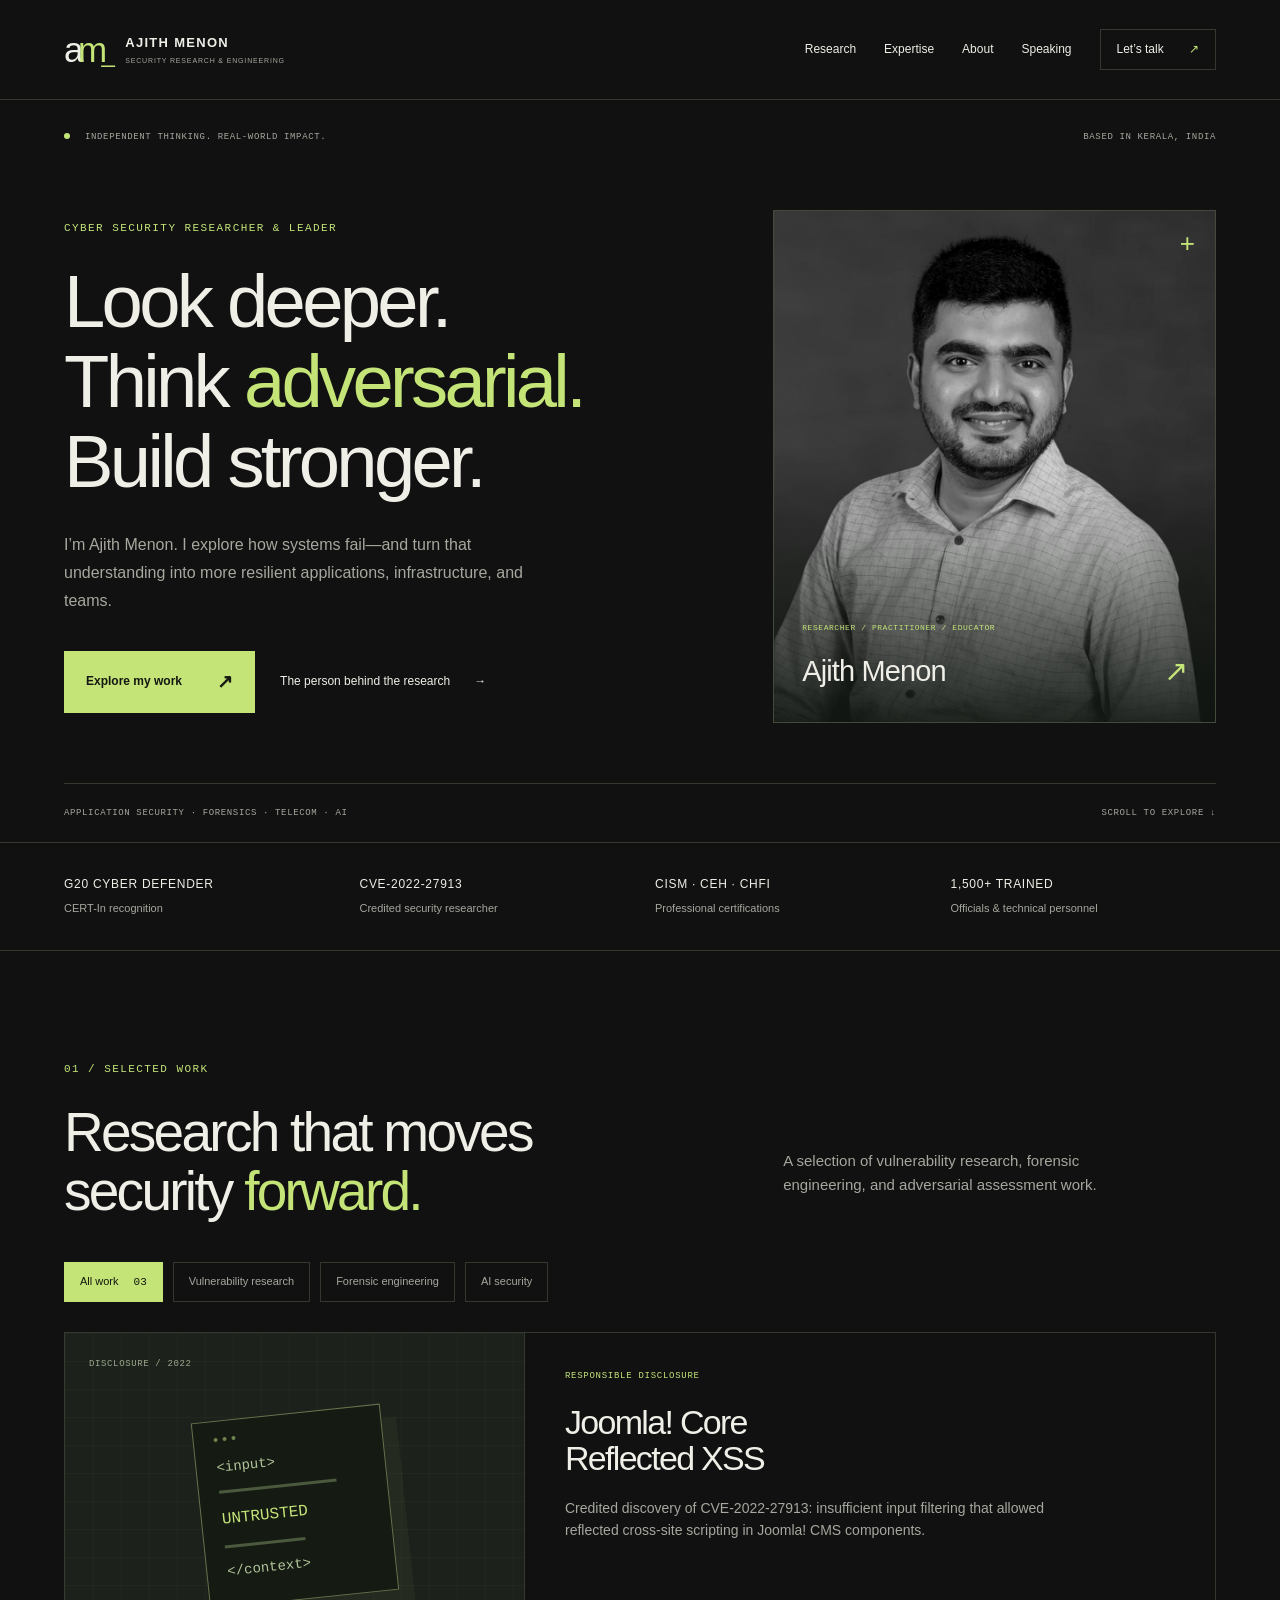
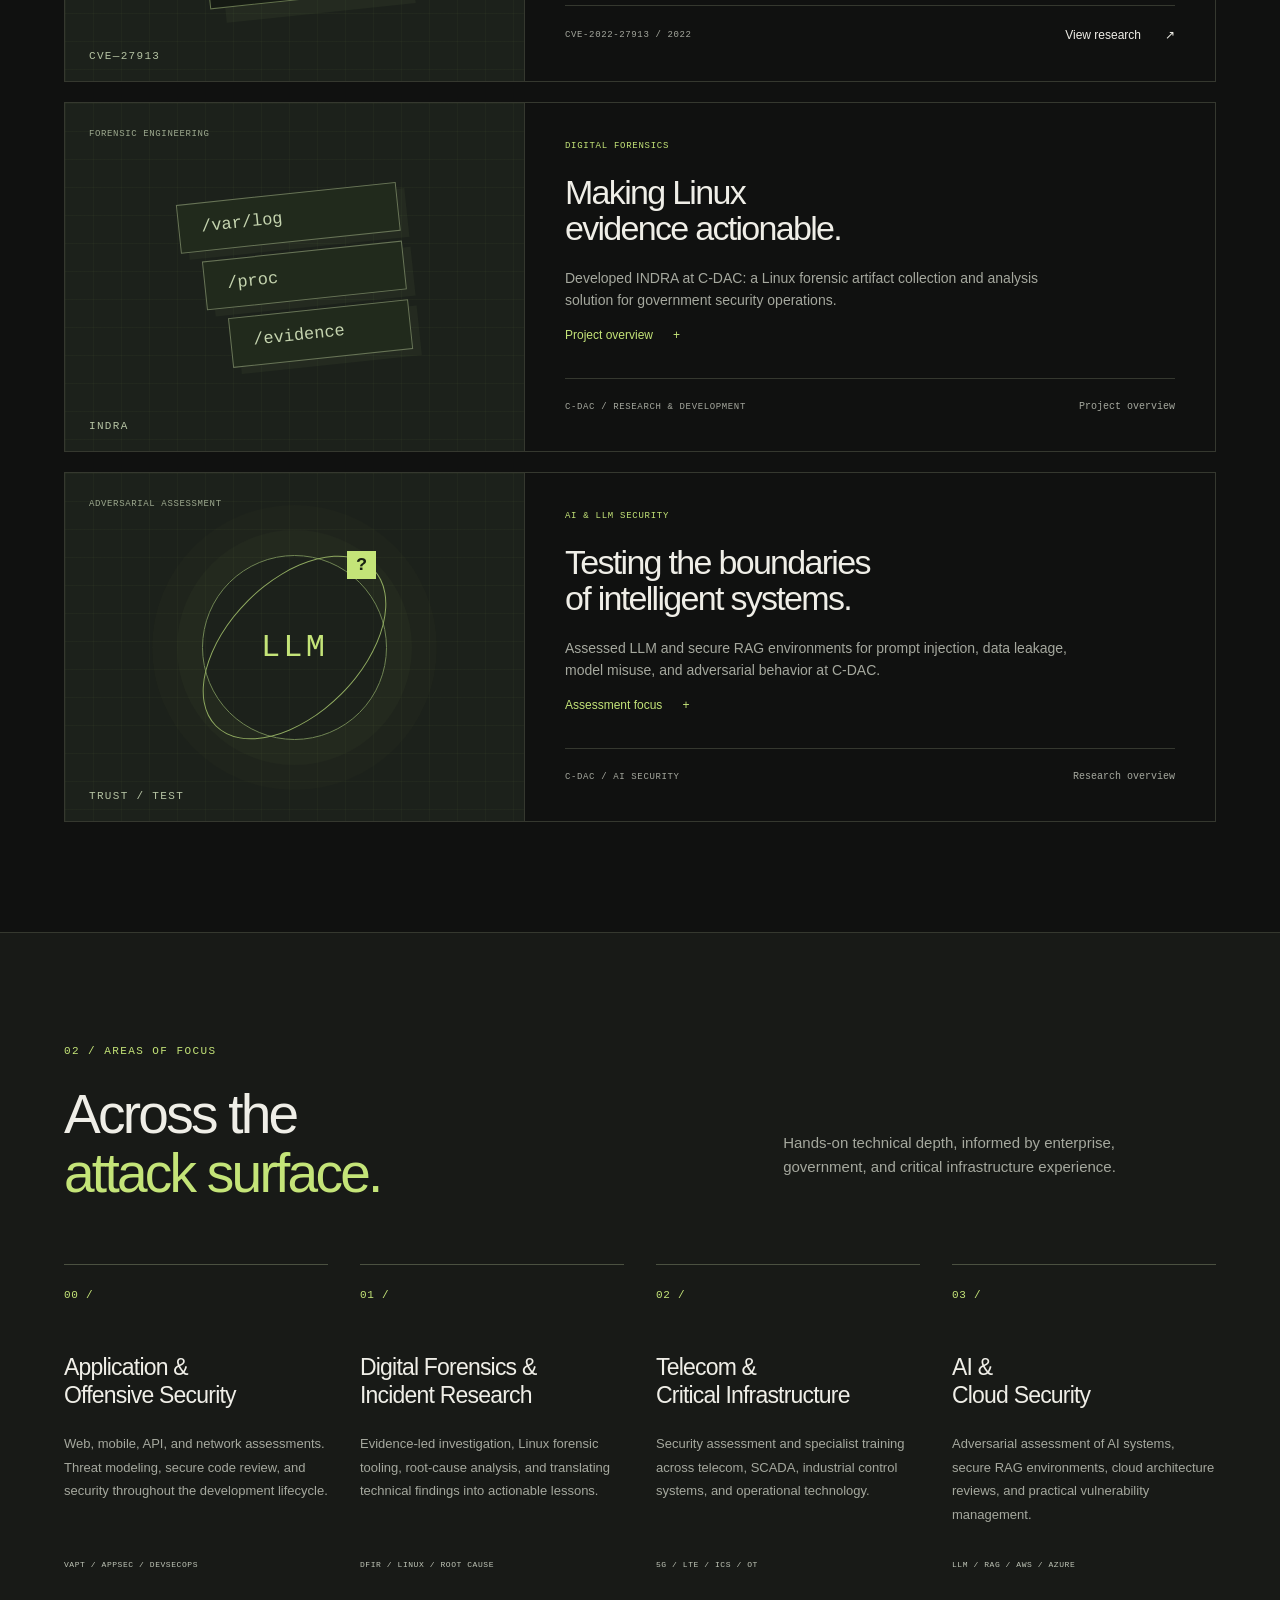
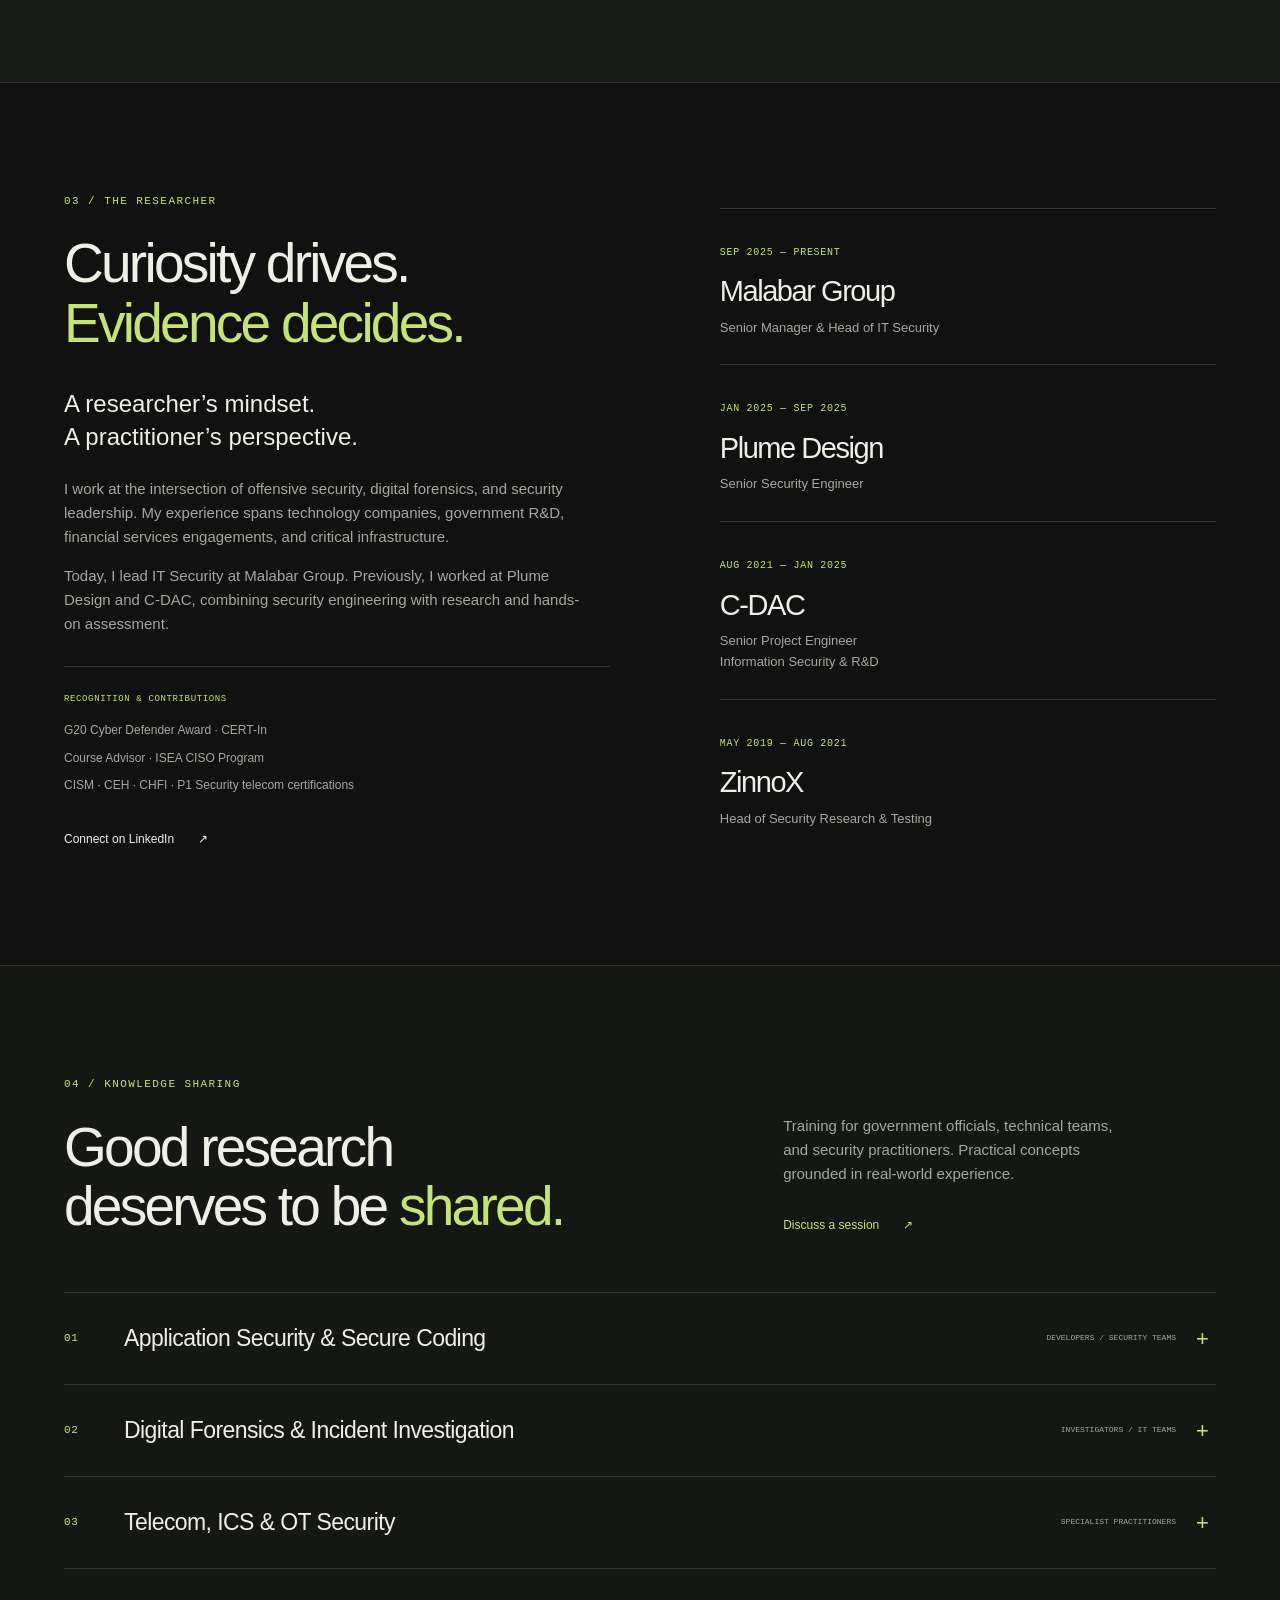
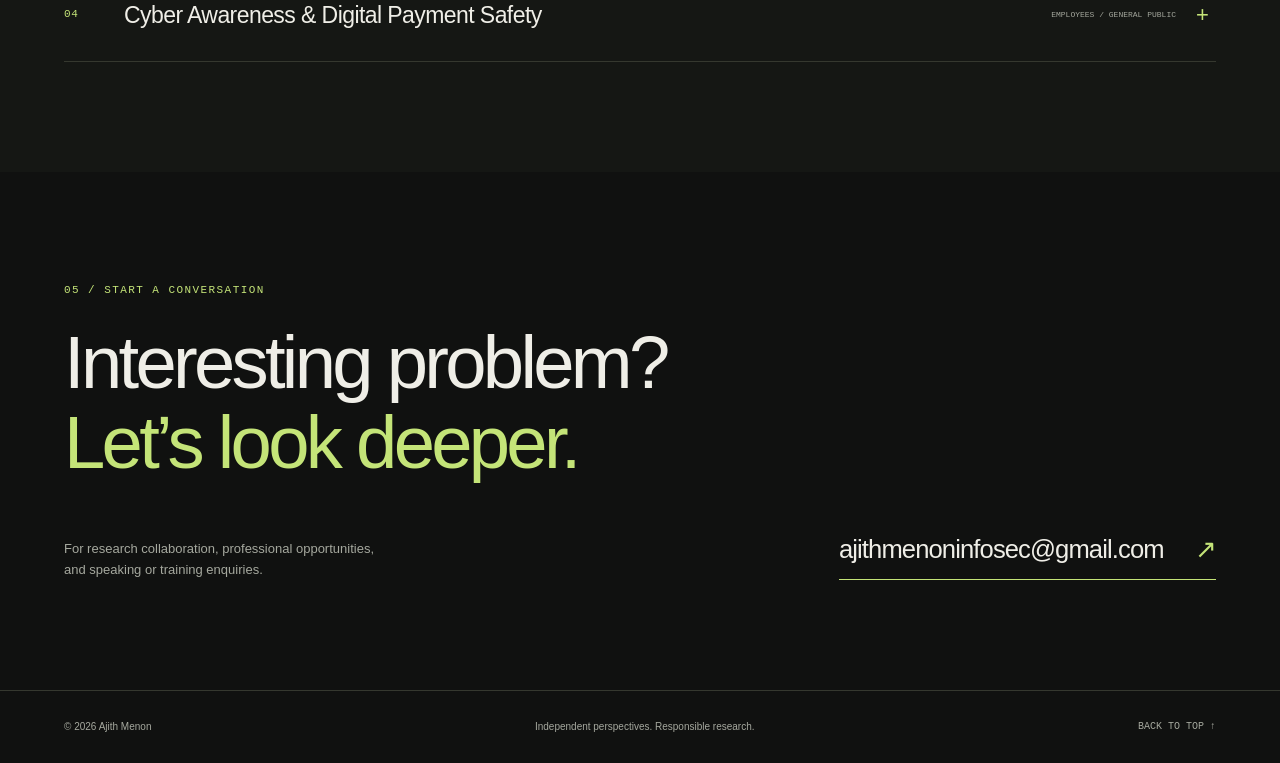
==== commit 8a736d9d: "Update index.html" ====
--- a/index.html
+++ b/index.html
@@ -29,7 +29,7 @@
 <article class="work-card" data-category="ai"><div class="work-visual ai-art" aria-hidden="true"><span class="mono diagram-label">ADVERSARIAL ASSESSMENT</span><div class="ai-orbit"><span>LLM</span><i></i><b>?</b></div><span class="visual-id">TRUST / TEST</span></div><div class="work-content"><span class="tag">AI & LLM SECURITY</span><h3>Testing the boundaries<br>of intelligent systems.</h3><p>Assessed LLM and secure RAG environments for prompt injection, data leakage, model misuse, and adversarial behavior at C-DAC.</p><details><summary>Assessment focus <span>+</span></summary><p>Research included evaluating how untrusted input can influence model behavior and examining the boundaries between retrieved content, application instructions, and sensitive information.</p></details><div class="work-footer"><span class="mono">C-DAC / AI SECURITY</span><span class="small muted">Research overview</span></div></div></article>
 </div></section>
 <section id="expertise" class="expertise section-space"><div class="section-shell"><div class="section-heading"><div><p class="eyebrow">02 / AREAS OF FOCUS</p><h2>Across the<br><em>attack surface.</em></h2></div><p>Hands-on technical depth, informed by enterprise, government, and critical infrastructure experience.</p></div><div class="expertise-grid"><article><span class="index mono">00 /</span><h3>Application &<br>Offensive Security</h3><p>Web, mobile, API, and network assessments. Threat modeling, secure code review, and security throughout the development lifecycle.</p><span class="mono expertise-tags">VAPT / APPSEC / DEVSECOPS</span></article><article><span class="index mono">01 /</span><h3>Digital Forensics &<br>Incident Research</h3><p>Evidence-led investigation, Linux forensic tooling, root-cause analysis, and translating technical findings into actionable lessons.</p><span class="mono expertise-tags">DFIR / LINUX / ROOT CAUSE</span></article><article><span class="index mono">02 /</span><h3>Telecom &<br>Critical Infrastructure</h3><p>Security assessment and specialist training across telecom, SCADA, industrial control systems, and operational technology.</p><span class="mono expertise-tags">5G / LTE / ICS / OT</span></article><article><span class="index mono">03 /</span><h3>AI &<br>Cloud Security</h3><p>Adversarial assessment of AI systems, secure RAG environments, cloud architecture reviews, and practical vulnerability management.</p><span class="mono expertise-tags">LLM / RAG / AWS / AZURE</span></article></div></div></section>
-<section id="about" class="section-shell section-space about"><div><p class="eyebrow">03 / THE RESEARCHER</p><h2>Curiosity drives.<br><em>Evidence decides.</em></h2><p class="about-lead">A researcher’s mindset.<br>A practitioner’s perspective.</p><p>I work at the intersection of offensive security, digital forensics, and security leadership. My experience spans technology companies, government R&D, financial services engagements, and critical infrastructure.</p><p>Today, I lead IT Security at Malabar Group. Previously, I worked at Plume Design and C-DAC, combining security engineering with research and hands-on assessment.</p><div class="recognition"><span class="mono">RECOGNITION & CONTRIBUTIONS</span><p>G20 Cyber Defender Award · CERT-In</p><p>Course Advisor · ISEA CISO Program</p><p>CISM · CEH · CHFI · P1 Security telecom certifications</p></div><a class="text-link" href="https://www.linkedin.com/in/ajithmenonaji/" target="_blank" rel="noopener noreferrer">Connect on LinkedIn <span>↗</span></a></div><div class="timeline"><div><span class="mono">SEP 2025 — PRESENT</span><h3>Malabar Group</h3><p>Senior Manager & Head of IT Security</p></div><div><span class="mono">JAN 2025 — SEP 2025</span><h3>Plume Design</h3><p>Senior Security Engineer</p></div><div><span class="mono">AUG 2021 — JAN 2025</span><h3>C-DAC</h3><p>Senior Project Engineer<br>Information Security & R&D</p></div><div><span class="mono">MAY 2019 — AUG 2021</span><h3>Zinnox</h3><p>Head of Security Research & Testing</p></div></div></section>
+<section id="about" class="section-shell section-space about"><div><p class="eyebrow">03 / THE RESEARCHER</p><h2>Curiosity drives.<br><em>Evidence decides.</em></h2><p class="about-lead">A researcher’s mindset.<br>A practitioner’s perspective.</p><p>I work at the intersection of offensive security, digital forensics, and security leadership. My experience spans technology companies, government R&D, financial services engagements, and critical infrastructure.</p><p>Today, I lead IT Security at Malabar Group. Previously, I worked at Plume Design and C-DAC, combining security engineering with research and hands-on assessment.</p><div class="recognition"><span class="mono">RECOGNITION & CONTRIBUTIONS</span><p>G20 Cyber Defender Award · CERT-In</p><p>Course Advisor · ISEA CISO Program</p><p>CISM · CEH · CHFI · P1 Security telecom certifications</p></div><a class="text-link" href="https://www.linkedin.com/in/ajithmenonaji/" target="_blank" rel="noopener noreferrer">Connect on LinkedIn <span>↗</span></a></div><div class="timeline"><div><span class="mono">SEP 2025 — PRESENT</span><h3>Malabar Group</h3><p>Senior Manager & Head of IT Security</p></div><div><span class="mono">JAN 2025 — SEP 2025</span><h3>Plume Design</h3><p>Senior Security Engineer</p></div><div><span class="mono">AUG 2021 — JAN 2025</span><h3>C-DAC</h3><p>Senior Project Engineer<br>Information Security & R&D</p></div><div><span class="mono">MAY 2019 — AUG 2021</span><h3>ZinnoX</h3><p>Head of Security Research & Testing</p></div></div></section>
 <section id="speaking" class="speaking section-space"><div class="section-shell"><div class="section-heading"><div><p class="eyebrow">04 / KNOWLEDGE SHARING</p><h2>Good research<br>deserves to be <em>shared.</em></h2></div><div><p>Training for government officials, technical teams, and security practitioners. Practical concepts grounded in real-world experience.</p><a class="text-link" href="mailto:ajithmenoninfosec@gmail.com?subject=Speaking%20or%20training%20enquiry">Discuss a session <span>↗</span></a></div></div><div class="talk-list"><details><summary><span class="mono">01</span><h3>Application Security & Secure Coding</h3><span class="talk-label">DEVELOPERS / SECURITY TEAMS</span><span class="plus">+</span></summary><p>Web and mobile application assessment, vulnerability patterns, secure development practices, and practical remediation discussions.</p></details><details><summary><span class="mono">02</span><h3>Digital Forensics & Incident Investigation</h3><span class="talk-label">INVESTIGATORS / IT TEAMS</span><span class="plus">+</span></summary><p>Evidence collection, server-side artifacts, investigation workflows, and connecting technical observations to a defensible root-cause analysis.</p></details><details><summary><span class="mono">03</span><h3>Telecom, ICS & OT Security</h3><span class="talk-label">SPECIALIST PRACTITIONERS</span><span class="plus">+</span></summary><p>Telecom security and industrial environments, with attention to system context, operational constraints, and investigative techniques.</p></details><details><summary><span class="mono">04</span><h3>Cyber Awareness & Digital Payment Safety</h3><span class="talk-label">EMPLOYEES / GENERAL PUBLIC</span><span class="plus">+</span></summary><p>Recognizing social engineering, understanding digital payment fraud, and building safer everyday habits through accessible, interactive sessions.</p></details></div></div></section>
 <section id="contact" class="section-shell contact section-space"><p class="eyebrow">05 / START A CONVERSATION</p><h2>Interesting problem?<br><em>Let’s look deeper.</em></h2><div class="contact-bottom"><p>For research collaboration, professional opportunities,<br>and speaking or training enquiries.</p><a class="email-link" href="mailto:ajithmenoninfosec@gmail.com">ajithmenoninfosec@gmail.com <span>↗</span></a></div></section>
 </main><footer class="footer section-shell"><span>© <span id="year">2026</span> Ajith Menon</span><span>Independent perspectives. Responsible research.</span><a href="#main">BACK TO TOP ↑</a></footer>
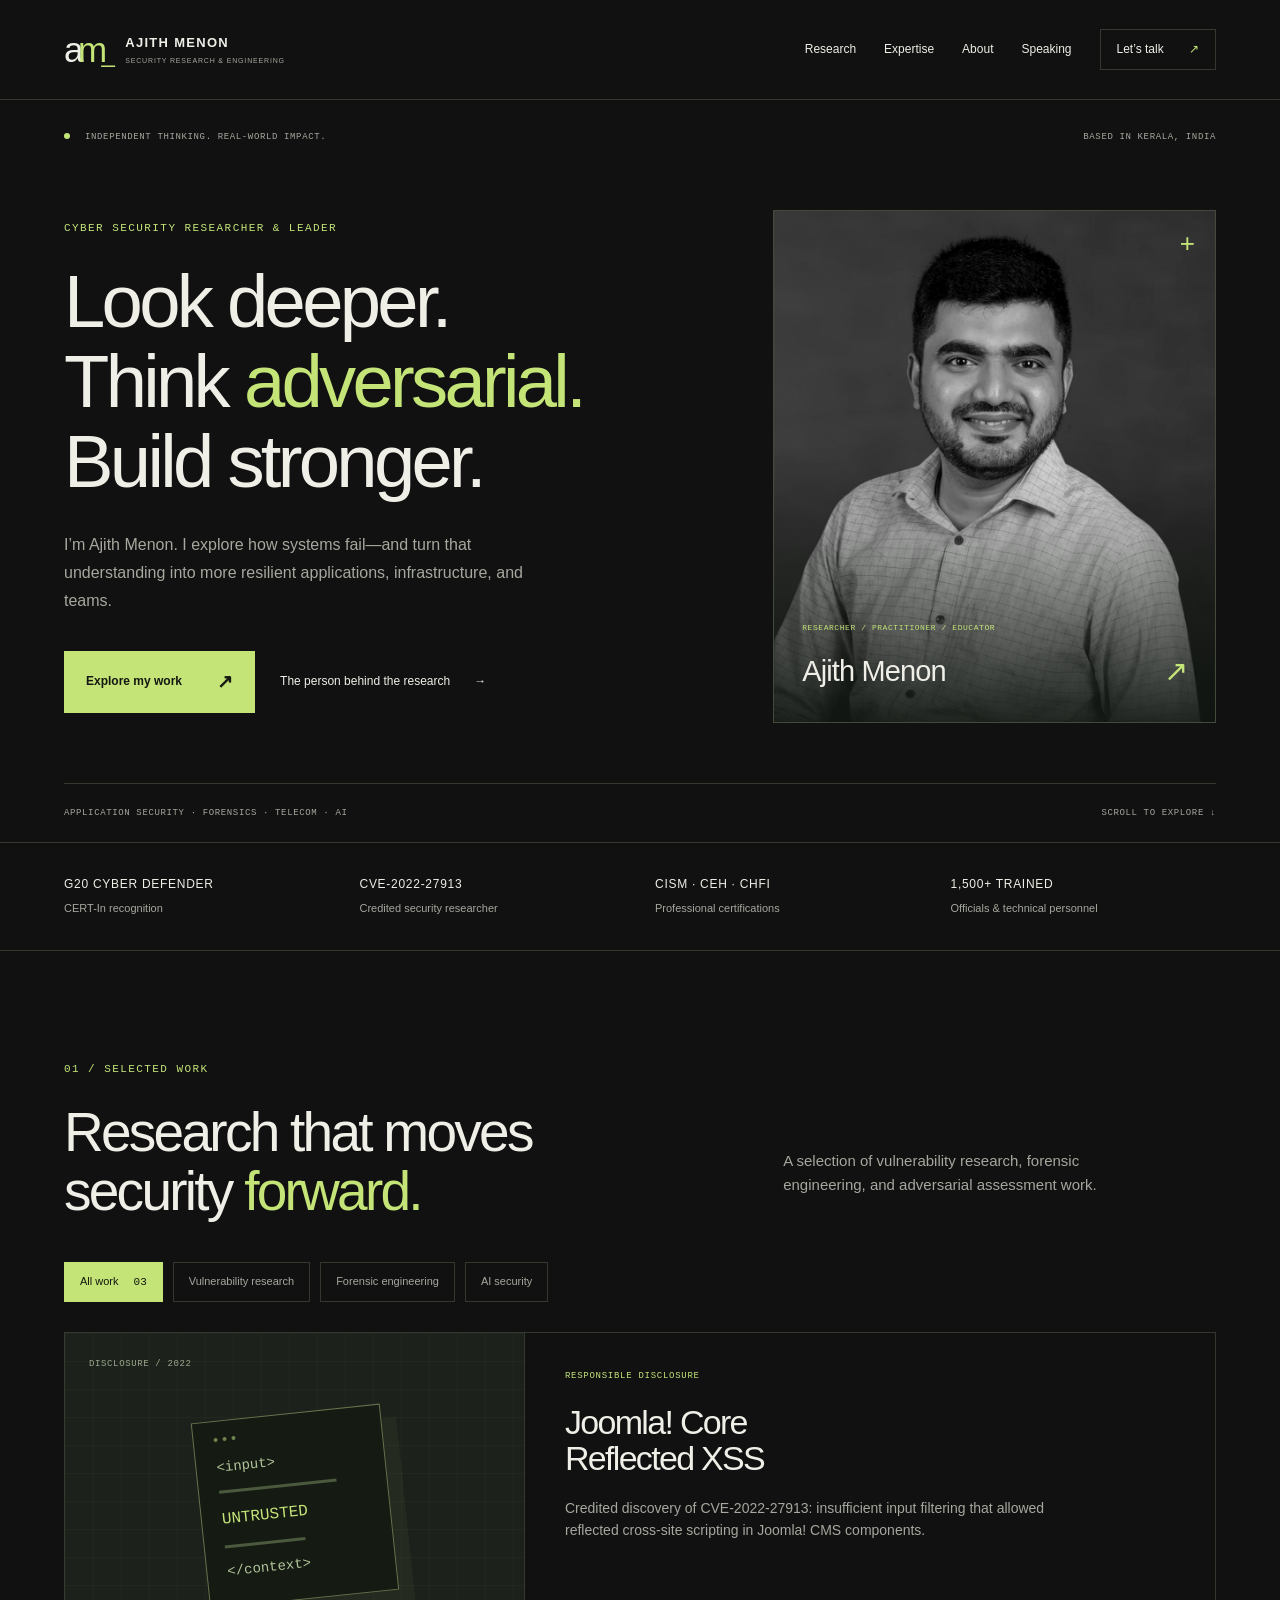
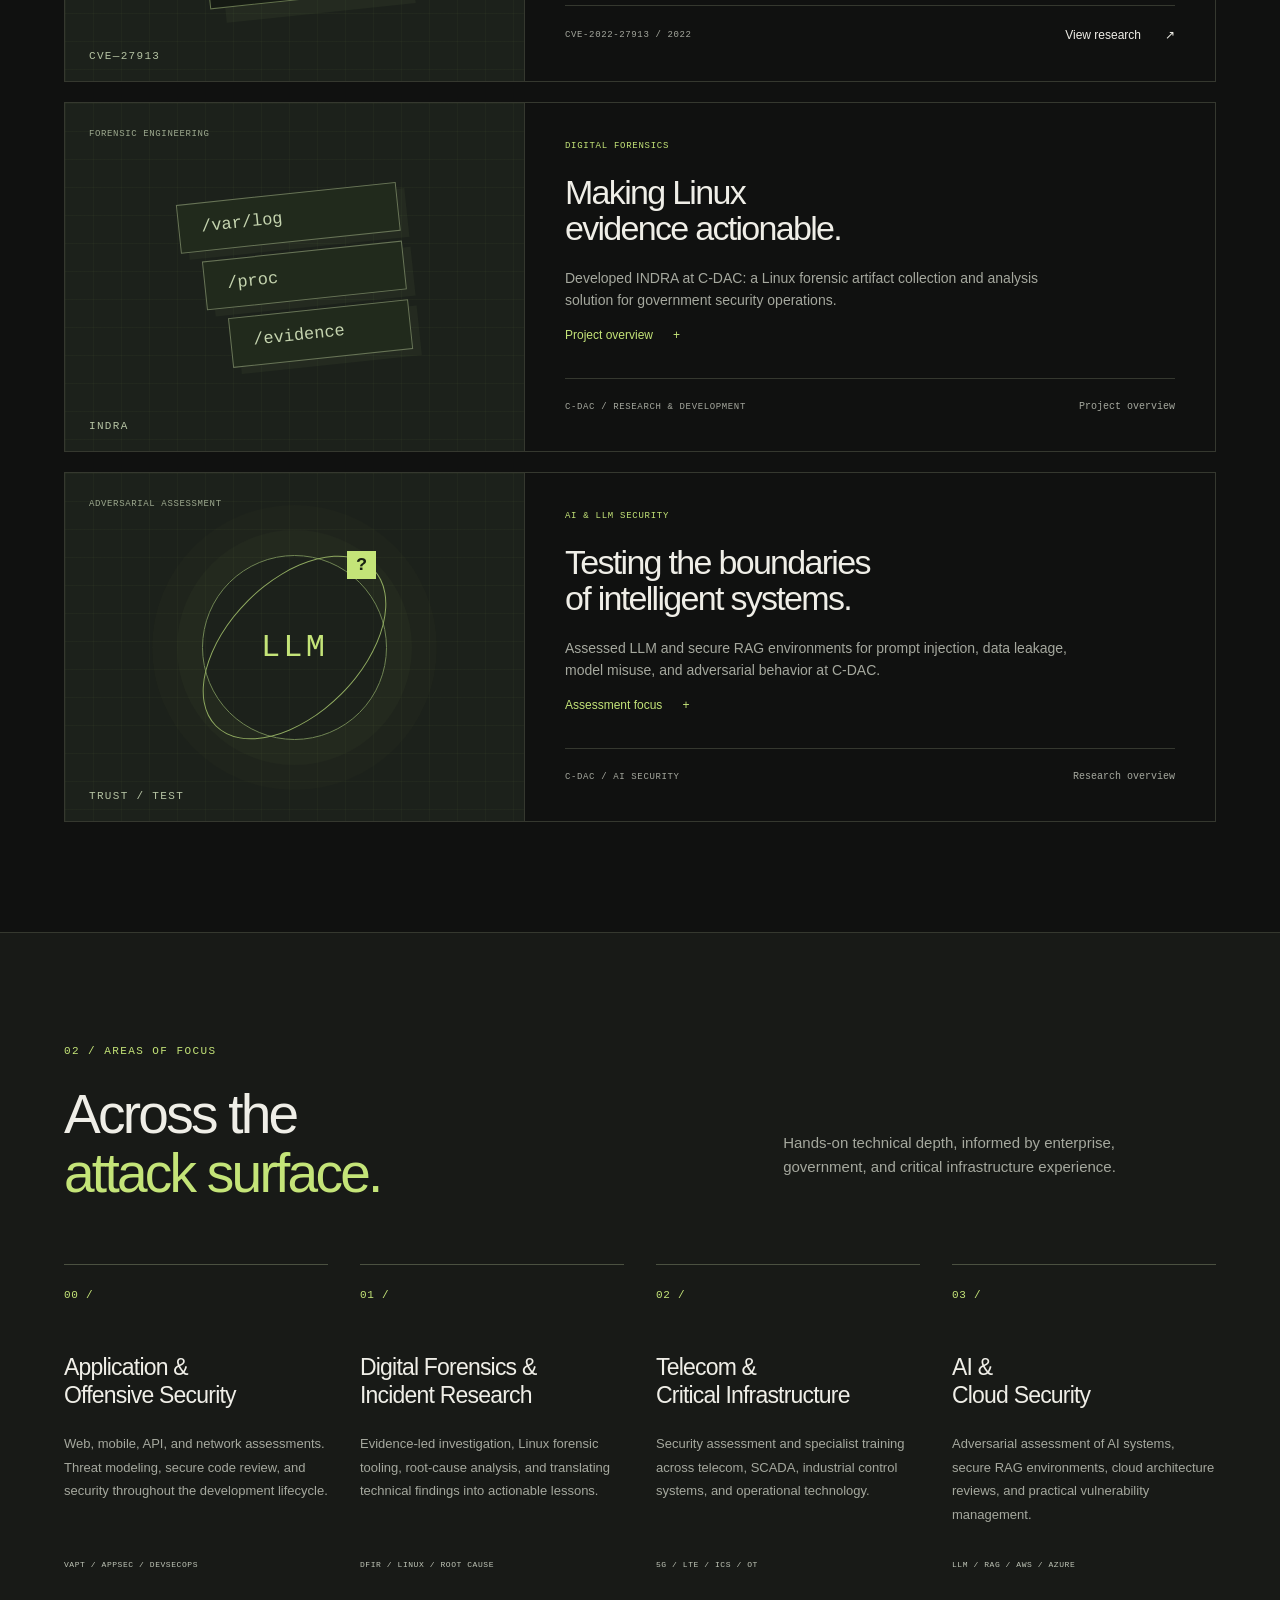
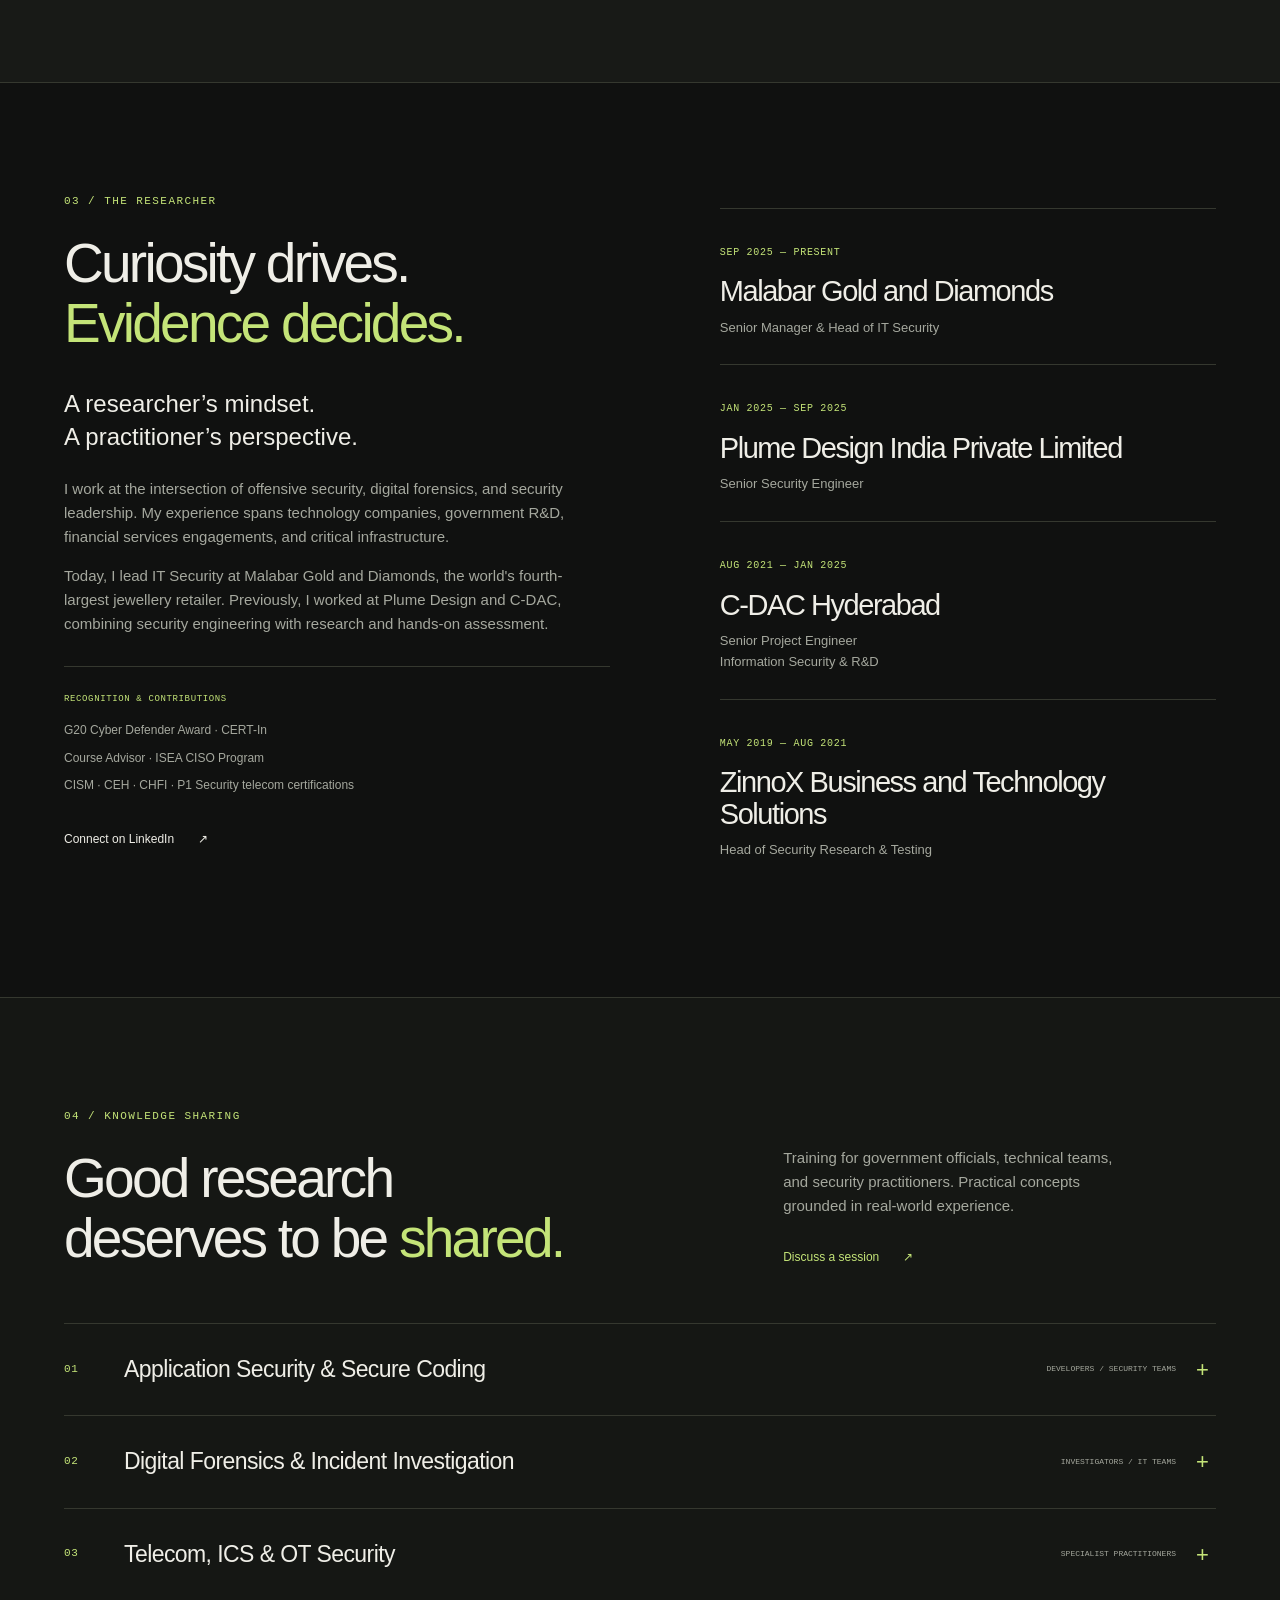
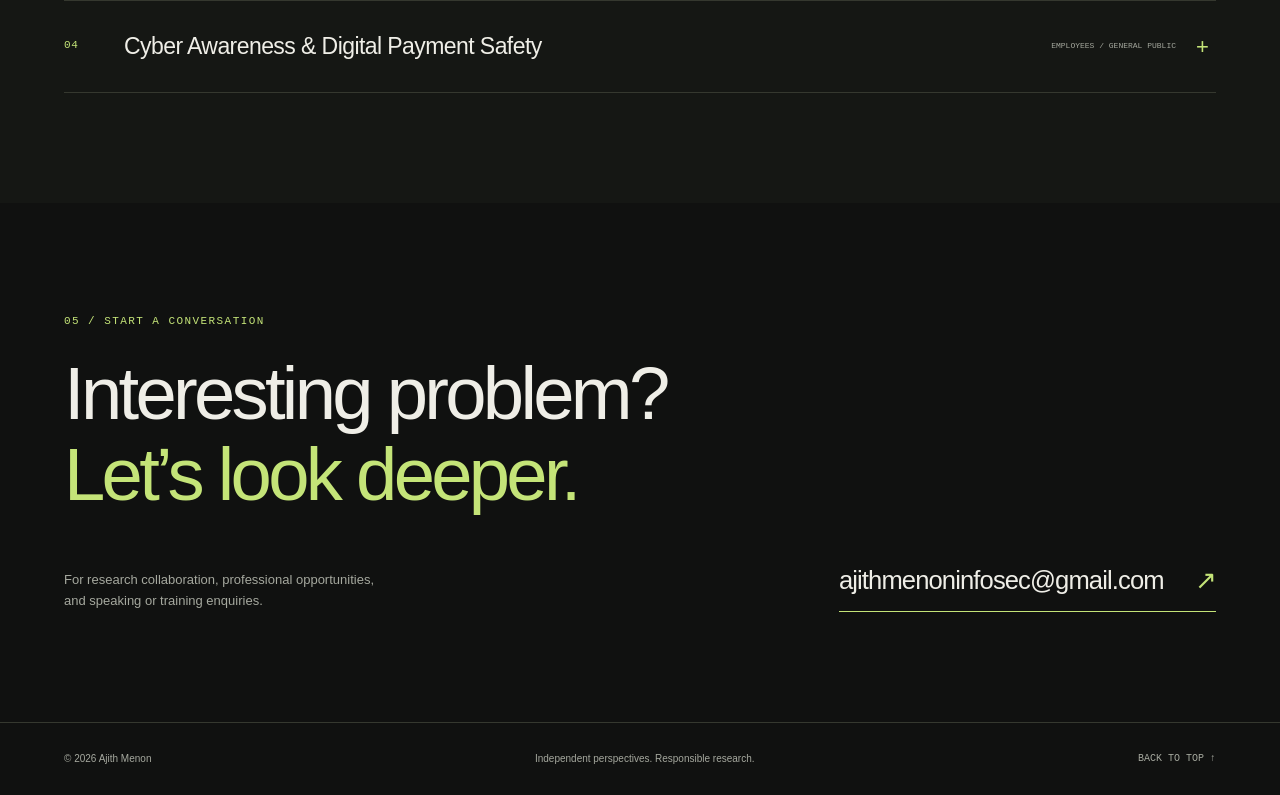
==== commit c470dd0e: "Update index.html" ====
--- a/index.html
+++ b/index.html
@@ -29,7 +29,7 @@
 <article class="work-card" data-category="ai"><div class="work-visual ai-art" aria-hidden="true"><span class="mono diagram-label">ADVERSARIAL ASSESSMENT</span><div class="ai-orbit"><span>LLM</span><i></i><b>?</b></div><span class="visual-id">TRUST / TEST</span></div><div class="work-content"><span class="tag">AI & LLM SECURITY</span><h3>Testing the boundaries<br>of intelligent systems.</h3><p>Assessed LLM and secure RAG environments for prompt injection, data leakage, model misuse, and adversarial behavior at C-DAC.</p><details><summary>Assessment focus <span>+</span></summary><p>Research included evaluating how untrusted input can influence model behavior and examining the boundaries between retrieved content, application instructions, and sensitive information.</p></details><div class="work-footer"><span class="mono">C-DAC / AI SECURITY</span><span class="small muted">Research overview</span></div></div></article>
 </div></section>
 <section id="expertise" class="expertise section-space"><div class="section-shell"><div class="section-heading"><div><p class="eyebrow">02 / AREAS OF FOCUS</p><h2>Across the<br><em>attack surface.</em></h2></div><p>Hands-on technical depth, informed by enterprise, government, and critical infrastructure experience.</p></div><div class="expertise-grid"><article><span class="index mono">00 /</span><h3>Application &<br>Offensive Security</h3><p>Web, mobile, API, and network assessments. Threat modeling, secure code review, and security throughout the development lifecycle.</p><span class="mono expertise-tags">VAPT / APPSEC / DEVSECOPS</span></article><article><span class="index mono">01 /</span><h3>Digital Forensics &<br>Incident Research</h3><p>Evidence-led investigation, Linux forensic tooling, root-cause analysis, and translating technical findings into actionable lessons.</p><span class="mono expertise-tags">DFIR / LINUX / ROOT CAUSE</span></article><article><span class="index mono">02 /</span><h3>Telecom &<br>Critical Infrastructure</h3><p>Security assessment and specialist training across telecom, SCADA, industrial control systems, and operational technology.</p><span class="mono expertise-tags">5G / LTE / ICS / OT</span></article><article><span class="index mono">03 /</span><h3>AI &<br>Cloud Security</h3><p>Adversarial assessment of AI systems, secure RAG environments, cloud architecture reviews, and practical vulnerability management.</p><span class="mono expertise-tags">LLM / RAG / AWS / AZURE</span></article></div></div></section>
-<section id="about" class="section-shell section-space about"><div><p class="eyebrow">03 / THE RESEARCHER</p><h2>Curiosity drives.<br><em>Evidence decides.</em></h2><p class="about-lead">A researcher’s mindset.<br>A practitioner’s perspective.</p><p>I work at the intersection of offensive security, digital forensics, and security leadership. My experience spans technology companies, government R&D, financial services engagements, and critical infrastructure.</p><p>Today, I lead IT Security at Malabar Group. Previously, I worked at Plume Design and C-DAC, combining security engineering with research and hands-on assessment.</p><div class="recognition"><span class="mono">RECOGNITION & CONTRIBUTIONS</span><p>G20 Cyber Defender Award · CERT-In</p><p>Course Advisor · ISEA CISO Program</p><p>CISM · CEH · CHFI · P1 Security telecom certifications</p></div><a class="text-link" href="https://www.linkedin.com/in/ajithmenonaji/" target="_blank" rel="noopener noreferrer">Connect on LinkedIn <span>↗</span></a></div><div class="timeline"><div><span class="mono">SEP 2025 — PRESENT</span><h3>Malabar Group</h3><p>Senior Manager & Head of IT Security</p></div><div><span class="mono">JAN 2025 — SEP 2025</span><h3>Plume Design</h3><p>Senior Security Engineer</p></div><div><span class="mono">AUG 2021 — JAN 2025</span><h3>C-DAC</h3><p>Senior Project Engineer<br>Information Security & R&D</p></div><div><span class="mono">MAY 2019 — AUG 2021</span><h3>ZinnoX</h3><p>Head of Security Research & Testing</p></div></div></section>
+<section id="about" class="section-shell section-space about"><div><p class="eyebrow">03 / THE RESEARCHER</p><h2>Curiosity drives.<br><em>Evidence decides.</em></h2><p class="about-lead">A researcher’s mindset.<br>A practitioner’s perspective.</p><p>I work at the intersection of offensive security, digital forensics, and security leadership. My experience spans technology companies, government R&D, financial services engagements, and critical infrastructure.</p><p>Today, I lead IT Security at Malabar Gold and Diamonds, the world's fourth-largest jewellery retailer. Previously, I worked at Plume Design and C-DAC, combining security engineering with research and hands-on assessment.</p><div class="recognition"><span class="mono">RECOGNITION & CONTRIBUTIONS</span><p>G20 Cyber Defender Award · CERT-In</p><p>Course Advisor · ISEA CISO Program</p><p>CISM · CEH · CHFI · P1 Security telecom certifications</p></div><a class="text-link" href="https://www.linkedin.com/in/ajithmenonaji/" target="_blank" rel="noopener noreferrer">Connect on LinkedIn <span>↗</span></a></div><div class="timeline"><div><span class="mono">SEP 2025 — PRESENT</span><h3>Malabar Gold and Diamonds</h3><p>Senior Manager & Head of IT Security</p></div><div><span class="mono">JAN 2025 — SEP 2025</span><h3>Plume Design India Private Limited</h3><p>Senior Security Engineer</p></div><div><span class="mono">AUG 2021 — JAN 2025</span><h3>C-DAC Hyderabad</h3><p>Senior Project Engineer<br>Information Security & R&D</p></div><div><span class="mono">MAY 2019 — AUG 2021</span><h3>ZinnoX Business and Technology Solutions</h3><p>Head of Security Research & Testing</p></div></div></section>
 <section id="speaking" class="speaking section-space"><div class="section-shell"><div class="section-heading"><div><p class="eyebrow">04 / KNOWLEDGE SHARING</p><h2>Good research<br>deserves to be <em>shared.</em></h2></div><div><p>Training for government officials, technical teams, and security practitioners. Practical concepts grounded in real-world experience.</p><a class="text-link" href="mailto:ajithmenoninfosec@gmail.com?subject=Speaking%20or%20training%20enquiry">Discuss a session <span>↗</span></a></div></div><div class="talk-list"><details><summary><span class="mono">01</span><h3>Application Security & Secure Coding</h3><span class="talk-label">DEVELOPERS / SECURITY TEAMS</span><span class="plus">+</span></summary><p>Web and mobile application assessment, vulnerability patterns, secure development practices, and practical remediation discussions.</p></details><details><summary><span class="mono">02</span><h3>Digital Forensics & Incident Investigation</h3><span class="talk-label">INVESTIGATORS / IT TEAMS</span><span class="plus">+</span></summary><p>Evidence collection, server-side artifacts, investigation workflows, and connecting technical observations to a defensible root-cause analysis.</p></details><details><summary><span class="mono">03</span><h3>Telecom, ICS & OT Security</h3><span class="talk-label">SPECIALIST PRACTITIONERS</span><span class="plus">+</span></summary><p>Telecom security and industrial environments, with attention to system context, operational constraints, and investigative techniques.</p></details><details><summary><span class="mono">04</span><h3>Cyber Awareness & Digital Payment Safety</h3><span class="talk-label">EMPLOYEES / GENERAL PUBLIC</span><span class="plus">+</span></summary><p>Recognizing social engineering, understanding digital payment fraud, and building safer everyday habits through accessible, interactive sessions.</p></details></div></div></section>
 <section id="contact" class="section-shell contact section-space"><p class="eyebrow">05 / START A CONVERSATION</p><h2>Interesting problem?<br><em>Let’s look deeper.</em></h2><div class="contact-bottom"><p>For research collaboration, professional opportunities,<br>and speaking or training enquiries.</p><a class="email-link" href="mailto:ajithmenoninfosec@gmail.com">ajithmenoninfosec@gmail.com <span>↗</span></a></div></section>
 </main><footer class="footer section-shell"><span>© <span id="year">2026</span> Ajith Menon</span><span>Independent perspectives. Responsible research.</span><a href="#main">BACK TO TOP ↑</a></footer>
